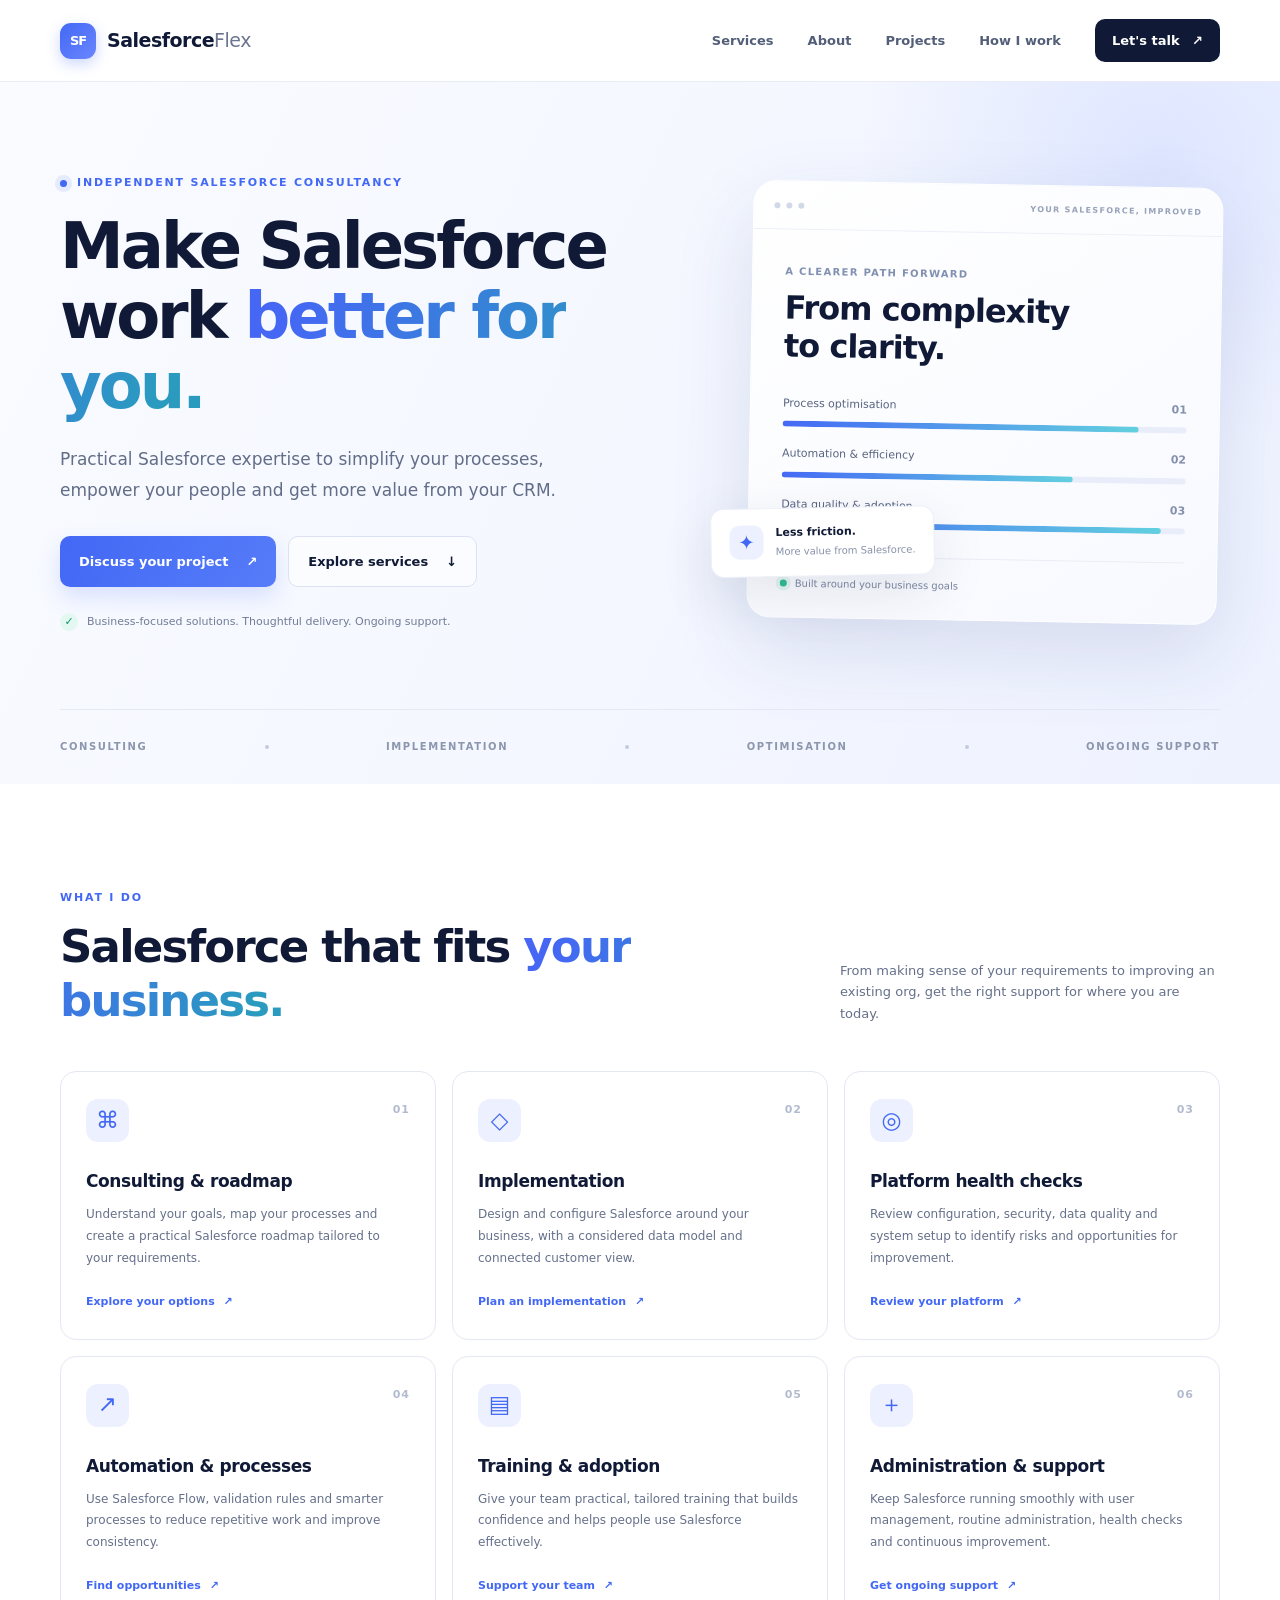
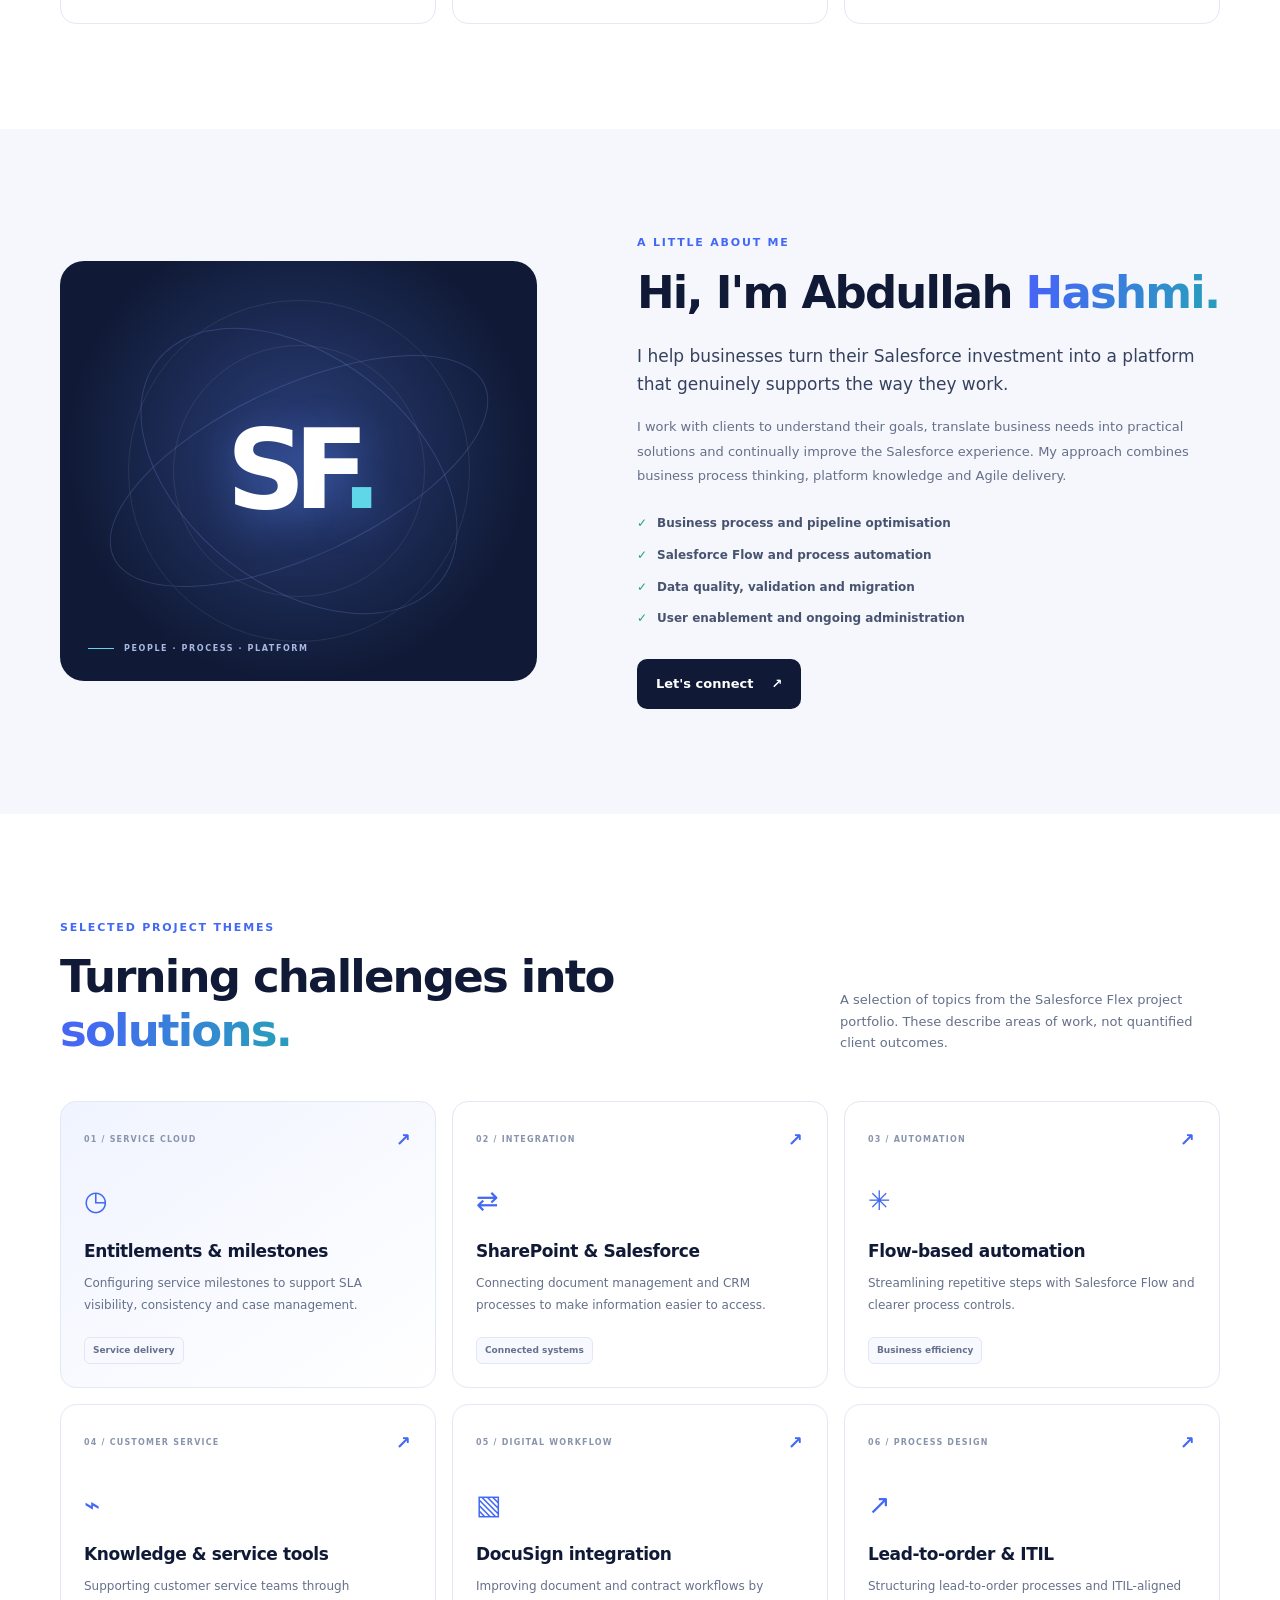
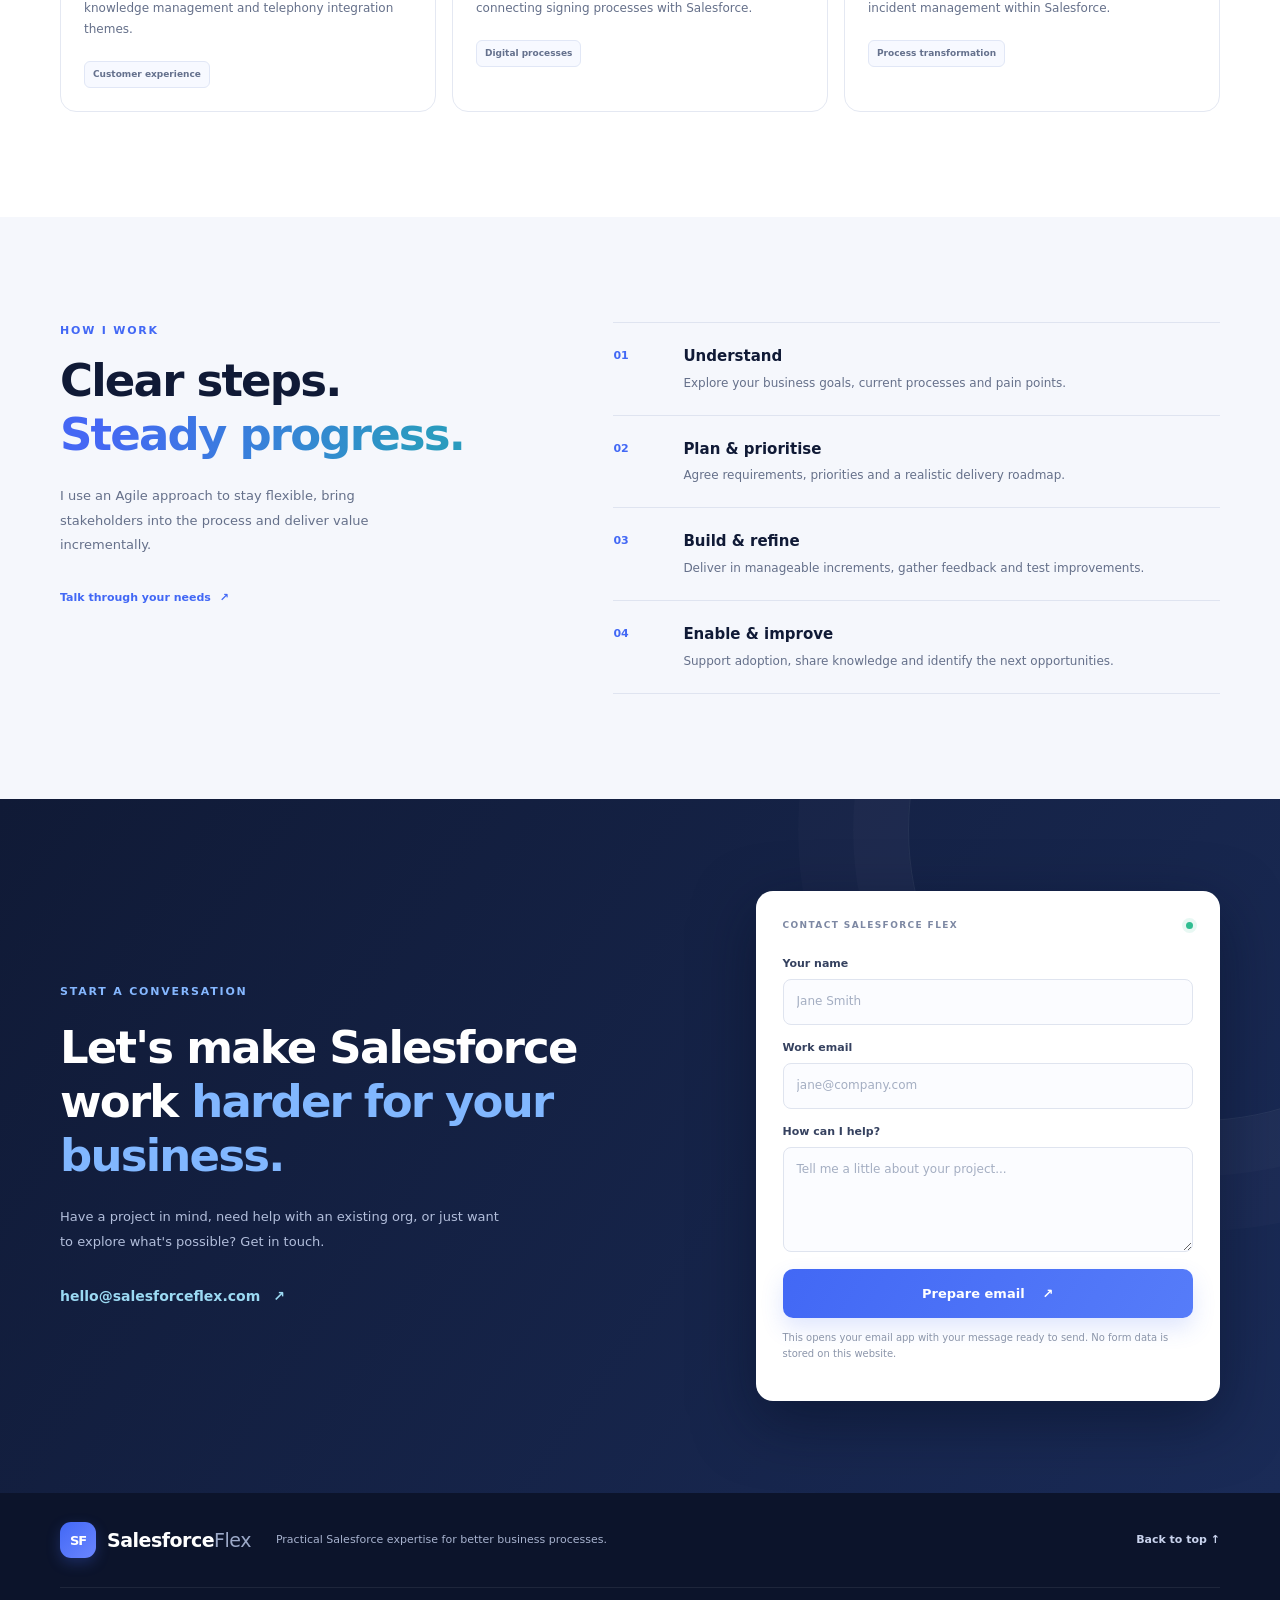
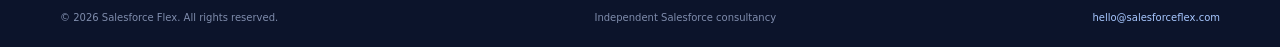
==== index.html @ 431330f4 "Add files via upload" ====
<!doctype html>
<html lang="en">
<head>
  <meta charset="utf-8">
  <meta name="viewport" content="width=device-width, initial-scale=1">
  <meta name="description" content="Salesforce Flex helps businesses improve Salesforce through consulting, implementation, automation, platform audits, training and support.">
  <title>Salesforce Flex | Make Salesforce Work Better</title>
  <link rel="stylesheet" href="styles.css">
  <link rel="icon" href="assets/favicon.svg" type="image/svg+xml">
</head>
<body>
  <header class="site-header">
    <div class="container nav-wrap">
      <a class="brand" href="#home" aria-label="Salesforce Flex home"><span class="brand-mark">SF</span><span>Salesforce<span class="brand-light">Flex</span></span></a>
      <button class="menu-toggle" aria-label="Open navigation" aria-expanded="false">☰</button>
      <nav class="nav" aria-label="Main navigation">
        <a href="#services">Services</a><a href="#about">About</a><a href="#projects">Projects</a><a href="#approach">How I work</a>
        <a class="nav-cta" href="#contact">Let's talk <span aria-hidden="true">↗</span></a>
      </nav>
    </div>
  </header>

  <main>
    <section class="hero" id="home">
      <div class="hero-glow"></div>
      <div class="container hero-grid">
        <div class="hero-copy">
          <div class="eyebrow"><span class="eyebrow-dot"></span> Independent Salesforce consultancy</div>
          <h1>Make Salesforce work <span class="gradient-text">better for you.</span></h1>
          <p class="hero-lead">Practical Salesforce expertise to simplify your processes, empower your people and get more value from your CRM.</p>
          <div class="hero-actions">
            <a class="button button-primary" href="#contact">Discuss your project <span>↗</span></a>
            <a class="button button-ghost" href="#services">Explore services <span>↓</span></a>
          </div>
          <div class="hero-note"><span class="check-icon">✓</span> Business-focused solutions. Thoughtful delivery. Ongoing support.</div>
        </div>
        <div class="hero-visual" aria-label="Salesforce Flex service overview">
          <div class="visual-top"><span class="window-dot"></span><span class="window-dot"></span><span class="window-dot"></span><span class="visual-label">YOUR SALESFORCE, IMPROVED</span></div>
          <div class="visual-main">
            <div class="visual-kicker">A clearer path forward</div>
            <div class="visual-title">From complexity<br>to clarity.</div>
            <div class="progress-row"><span>Process optimisation</span><span class="progress-value">01</span></div><div class="progress-track"><span style="width:88%"></span></div>
            <div class="progress-row"><span>Automation & efficiency</span><span class="progress-value">02</span></div><div class="progress-track"><span style="width:72%"></span></div>
            <div class="progress-row"><span>Data quality & adoption</span><span class="progress-value">03</span></div><div class="progress-track"><span style="width:94%"></span></div>
            <div class="visual-footer"><span class="pulse"></span> Built around your business goals</div>
          </div>
          <div class="floating-card"><span class="floating-icon">✦</span><span><strong>Less friction.</strong><small>More value from Salesforce.</small></span></div>
        </div>
      </div>
      <div class="container trust-strip"><span>CONSULTING</span><i></i><span>IMPLEMENTATION</span><i></i><span>OPTIMISATION</span><i></i><span>ONGOING SUPPORT</span></div>
    </section>

    <section class="section services-section" id="services">
      <div class="container">
        <div class="section-heading">
          <div><div class="eyebrow">What I do</div><h2>Salesforce that fits <span class="gradient-text">your business.</span></h2></div>
          <p>From making sense of your requirements to improving an existing org, get the right support for where you are today.</p>
        </div>
        <div class="service-grid">
          <article class="service-card"><div class="service-icon">⌘</div><div class="service-number">01</div><h3>Consulting & roadmap</h3><p>Understand your goals, map your processes and create a practical Salesforce roadmap tailored to your requirements.</p><a href="#contact" class="text-link">Explore your options <span>↗</span></a></article>
          <article class="service-card"><div class="service-icon">◇</div><div class="service-number">02</div><h3>Implementation</h3><p>Design and configure Salesforce around your business, with a considered data model and connected customer view.</p><a href="#contact" class="text-link">Plan an implementation <span>↗</span></a></article>
          <article class="service-card"><div class="service-icon">◎</div><div class="service-number">03</div><h3>Platform health checks</h3><p>Review configuration, security, data quality and system setup to identify risks and opportunities for improvement.</p><a href="#contact" class="text-link">Review your platform <span>↗</span></a></article>
          <article class="service-card"><div class="service-icon">↗</div><div class="service-number">04</div><h3>Automation & processes</h3><p>Use Salesforce Flow, validation rules and smarter processes to reduce repetitive work and improve consistency.</p><a href="#contact" class="text-link">Find opportunities <span>↗</span></a></article>
          <article class="service-card"><div class="service-icon">▤</div><div class="service-number">05</div><h3>Training & adoption</h3><p>Give your team practical, tailored training that builds confidence and helps people use Salesforce effectively.</p><a href="#contact" class="text-link">Support your team <span>↗</span></a></article>
          <article class="service-card"><div class="service-icon">＋</div><div class="service-number">06</div><h3>Administration & support</h3><p>Keep Salesforce running smoothly with user management, routine administration, health checks and continuous improvement.</p><a href="#contact" class="text-link">Get ongoing support <span>↗</span></a></article>
        </div>
      </div>
    </section>

    <section class="section about-section" id="about">
      <div class="container about-grid">
        <div class="about-art">
          <div class="about-orbit orbit-one"></div><div class="about-orbit orbit-two"></div>
          <div class="about-monogram">SF<span>.</span></div>
          <div class="about-art-caption"><span class="caption-line"></span><span>PEOPLE · PROCESS · PLATFORM</span></div>
        </div>
        <div class="about-copy">
          <div class="eyebrow">A little about me</div>
          <h2>Hi, I'm Abdullah <span class="gradient-text">Hashmi.</span></h2>
          <p class="about-intro">I help businesses turn their Salesforce investment into a platform that genuinely supports the way they work.</p>
          <p>I work with clients to understand their goals, translate business needs into practical solutions and continually improve the Salesforce experience. My approach combines business process thinking, platform knowledge and Agile delivery.</p>
          <div class="expertise-list">
            <div><span>✓</span> Business process and pipeline optimisation</div>
            <div><span>✓</span> Salesforce Flow and process automation</div>
            <div><span>✓</span> Data quality, validation and migration</div>
            <div><span>✓</span> User enablement and ongoing administration</div>
          </div>
          <a class="button button-dark" href="#contact">Let's connect <span>↗</span></a>
        </div>
      </div>
    </section>

    <section class="section projects-section" id="projects">
      <div class="container">
        <div class="section-heading">
          <div><div class="eyebrow">Selected project themes</div><h2>Turning challenges into <span class="gradient-text">solutions.</span></h2></div>
          <p>A selection of topics from the Salesforce Flex project portfolio. These describe areas of work, not quantified client outcomes.</p>
        </div>
        <div class="project-grid">
          <article class="project-card project-feature"><div class="project-meta"><span>01 / SERVICE CLOUD</span><span class="project-arrow">↗</span></div><div class="project-symbol">◷</div><h3>Entitlements & milestones</h3><p>Configuring service milestones to support SLA visibility, consistency and case management.</p><span class="project-tag">Service delivery</span></article>
          <article class="project-card"><div class="project-meta"><span>02 / INTEGRATION</span><span class="project-arrow">↗</span></div><div class="project-symbol">⇄</div><h3>SharePoint & Salesforce</h3><p>Connecting document management and CRM processes to make information easier to access.</p><span class="project-tag">Connected systems</span></article>
          <article class="project-card"><div class="project-meta"><span>03 / AUTOMATION</span><span class="project-arrow">↗</span></div><div class="project-symbol">✳</div><h3>Flow-based automation</h3><p>Streamlining repetitive steps with Salesforce Flow and clearer process controls.</p><span class="project-tag">Business efficiency</span></article>
          <article class="project-card"><div class="project-meta"><span>04 / CUSTOMER SERVICE</span><span class="project-arrow">↗</span></div><div class="project-symbol">⌁</div><h3>Knowledge & service tools</h3><p>Supporting customer service teams through knowledge management and telephony integration themes.</p><span class="project-tag">Customer experience</span></article>
          <article class="project-card"><div class="project-meta"><span>05 / DIGITAL WORKFLOW</span><span class="project-arrow">↗</span></div><div class="project-symbol">▧</div><h3>DocuSign integration</h3><p>Improving document and contract workflows by connecting signing processes with Salesforce.</p><span class="project-tag">Digital processes</span></article>
          <article class="project-card"><div class="project-meta"><span>06 / PROCESS DESIGN</span><span class="project-arrow">↗</span></div><div class="project-symbol">↗</div><h3>Lead-to-order & ITIL</h3><p>Structuring lead-to-order processes and ITIL-aligned incident management within Salesforce.</p><span class="project-tag">Process transformation</span></article>
        </div>
      </div>
    </section>

    <section class="section approach-section" id="approach">
      <div class="container approach-grid">
        <div><div class="eyebrow">How I work</div><h2>Clear steps.<br><span class="gradient-text">Steady progress.</span></h2><p class="approach-intro">I use an Agile approach to stay flexible, bring stakeholders into the process and deliver value incrementally.</p><a class="text-link" href="#contact">Talk through your needs <span>↗</span></a></div>
        <div class="steps">
          <div class="step"><span class="step-num">01</span><div><h3>Understand</h3><p>Explore your business goals, current processes and pain points.</p></div></div>
          <div class="step"><span class="step-num">02</span><div><h3>Plan & prioritise</h3><p>Agree requirements, priorities and a realistic delivery roadmap.</p></div></div>
          <div class="step"><span class="step-num">03</span><div><h3>Build & refine</h3><p>Deliver in manageable increments, gather feedback and test improvements.</p></div></div>
          <div class="step"><span class="step-num">04</span><div><h3>Enable & improve</h3><p>Support adoption, share knowledge and identify the next opportunities.</p></div></div>
        </div>
      </div>
    </section>

    <section class="contact-section" id="contact">
      <div class="container contact-wrap">
        <div class="contact-copy"><div class="eyebrow eyebrow-light">Start a conversation</div><h2>Let's make Salesforce work <span>harder for your business.</span></h2><p>Have a project in mind, need help with an existing org, or just want to explore what's possible? Get in touch.</p><a class="contact-email" href="mailto:hello@salesforceflex.com">hello@salesforceflex.com <span>↗</span></a></div>
        <form class="contact-form" id="contact-form">
          <div class="form-heading"><span>CONTACT SALESFORCE FLEX</span><span class="form-dot"></span></div>
          <label for="name">Your name</label><input id="name" name="name" autocomplete="name" required placeholder="Jane Smith">
          <label for="email">Work email</label><input id="email" name="email" type="email" autocomplete="email" required placeholder="jane@company.com">
          <label for="message">How can I help?</label><textarea id="message" name="message" rows="4" required placeholder="Tell me a little about your project..."></textarea>
          <button class="button button-primary form-submit" type="submit">Prepare email <span>↗</span></button>
          <p class="form-note">This opens your email app with your message ready to send. No form data is stored on this website.</p>
          <p class="form-status" id="form-status" aria-live="polite"></p>
        </form>
      </div>
    </section>
  </main>

  <footer class="site-footer">
    <div class="container footer-top"><a class="brand brand-footer" href="#home"><span class="brand-mark">SF</span><span>Salesforce<span class="brand-light">Flex</span></span></a><p>Practical Salesforce expertise for better business processes.</p><a class="back-top" href="#home">Back to top ↑</a></div>
    <div class="container footer-bottom"><span>© <span id="year"></span> Salesforce Flex. All rights reserved.</span><span>Independent Salesforce consultancy</span><a href="mailto:hello@salesforceflex.com">hello@salesforceflex.com</a></div>
  </footer>
  <script src="script.js"></script>
</body>
</html>
---- styles.css ----
:root{--navy:#101a36;--navy2:#18264a;--blue:#4268f5;--cyan:#60d6e9;--ink:#18213a;--muted:#65708a;--pale:#f5f7fc;--line:#e4e8f2;--white:#fff;--radius:20px;--shadow:0 18px 55px rgba(20,35,75,.10)}
*{box-sizing:border-box}html{scroll-behavior:smooth;scroll-padding-top:88px}body{margin:0;font-family:Inter,ui-sans-serif,system-ui,-apple-system,BlinkMacSystemFont,"Segoe UI",sans-serif;color:var(--ink);background:#fff;line-height:1.65}a{color:inherit;text-decoration:none}.container{width:min(1160px,calc(100% - 48px));margin:0 auto}.site-header{height:82px;position:sticky;top:0;z-index:20;background:rgba(255,255,255,.92);backdrop-filter:blur(16px);border-bottom:1px solid rgba(228,232,242,.8)}.nav-wrap{height:100%;display:flex;align-items:center;justify-content:space-between}.brand{display:flex;align-items:center;gap:11px;font-weight:800;letter-spacing:-.5px;font-size:19px;color:var(--navy)}.brand-mark{height:36px;width:36px;display:grid;place-items:center;border-radius:11px;background:linear-gradient(135deg,var(--blue),#6b86ff);color:white;font-size:13px;letter-spacing:-1px;box-shadow:0 5px 14px #4268f544}.brand-light{font-weight:500;color:#6b7590}.nav{display:flex;align-items:center;gap:34px;font-size:13px;font-weight:650;color:#535e78}.nav>a:not(.nav-cta):hover,.text-link:hover{color:var(--blue)}.nav-cta{padding:11px 17px;border-radius:10px;background:var(--navy);color:#fff}.nav-cta span{padding-left:8px}.menu-toggle{display:none;background:none;border:0;font-size:25px;color:var(--navy)}
.hero{position:relative;overflow:hidden;background:linear-gradient(115deg,#f9fbff 0%,#f4f7ff 52%,#eef2ff 100%);padding:92px 0 0}.hero-glow{position:absolute;width:620px;height:620px;border-radius:50%;right:-190px;top:-230px;background:radial-gradient(circle,#cdd8ff88,transparent 68%);pointer-events:none}.hero-grid{position:relative;display:grid;grid-template-columns:1.03fr .97fr;gap:75px;align-items:center;padding-bottom:78px}.eyebrow{display:flex;align-items:center;gap:10px;text-transform:uppercase;font-size:11px;font-weight:800;letter-spacing:1.8px;color:var(--blue);margin-bottom:20px}.eyebrow-dot{width:7px;height:7px;border-radius:50%;background:var(--blue);box-shadow:0 0 0 5px #4268f51a}.hero h1{font-size:clamp(42px,5vw,65px);line-height:1.09;letter-spacing:-3px;margin:0 0 23px;color:var(--navy);max-width:600px}.gradient-text{background:linear-gradient(100deg,#4567f4 10%,#2a9bbf 90%);-webkit-background-clip:text;background-clip:text;color:transparent}.hero-lead{font-size:17px;line-height:1.8;color:#626d87;max-width:520px;margin:0 0 30px}.hero-actions{display:flex;gap:12px;flex-wrap:wrap}.button{display:inline-flex;align-items:center;justify-content:center;gap:18px;border:0;border-radius:10px;padding:14px 19px;font:inherit;font-size:13px;font-weight:750;cursor:pointer;transition:transform .2s,box-shadow .2s}.button:hover{transform:translateY(-2px)}.button-primary{background:linear-gradient(120deg,#4268f5,#567cf9);color:white;box-shadow:0 10px 22px #4268f52b}.button-ghost{color:var(--navy);border:1px solid #dce2f1;background:#ffffffa6}.button-dark{background:var(--navy);color:white}.hero-note{display:flex;align-items:center;gap:9px;font-size:11px;color:#717c96;margin-top:26px}.check-icon{display:grid;place-items:center;border-radius:50%;width:18px;height:18px;background:#e3f8f1;color:#178d70;font-weight:900}
.hero-visual{position:relative;max-width:470px;width:100%;justify-self:end;border:1px solid #ffffff;border-radius:23px;background:linear-gradient(145deg,#fff,#f7f9ff);box-shadow:0 30px 80px #233a8120;transform:rotate(1deg)}.visual-top{height:48px;display:flex;align-items:center;gap:6px;padding:0 20px;border-bottom:1px solid #edf0f8}.window-dot{height:6px;width:6px;border-radius:50%;background:#d1d8e8}.visual-label{margin-left:auto;font-size:8px;letter-spacing:1.3px;color:#98a2b9;font-weight:800}.visual-main{padding:34px 32px 25px}.visual-kicker{font-size:10px;letter-spacing:1.3px;text-transform:uppercase;color:#8190b1;font-weight:800}.visual-title{font-size:32px;line-height:1.2;letter-spacing:-1px;font-weight:800;color:var(--navy);margin:8px 0 30px}.progress-row{display:flex;justify-content:space-between;font-size:11px;color:#586580;margin:18px 0 8px}.progress-value{color:#8490ac;font-weight:700}.progress-track{height:6px;background:#e9edfa;border-radius:10px;overflow:hidden}.progress-track span{display:block;height:100%;background:linear-gradient(90deg,#4569f5,#62d0df);border-radius:10px}.visual-footer{display:flex;align-items:center;gap:8px;border-top:1px solid #e9edf6;margin-top:28px;padding-top:19px;font-size:10px;color:#7b86a0}.pulse,.form-dot{width:7px;height:7px;border-radius:50%;background:#30bd91;box-shadow:0 0 0 4px #30bd911c}.floating-card{position:absolute;display:flex;align-items:center;gap:12px;bottom:42px;left:-38px;padding:15px 18px;background:white;border:1px solid #edf0f7;border-radius:13px;box-shadow:var(--shadow);transform:rotate(-2deg)}.floating-icon{display:grid;place-items:center;width:34px;height:34px;border-radius:10px;background:#edf1ff;color:var(--blue);font-size:20px}.floating-card strong,.floating-card small{display:block}.floating-card strong{font-size:11px;color:var(--navy)}.floating-card small{font-size:10px;color:#8791a8;margin-top:2px}.trust-strip{height:75px;border-top:1px solid #e5e9f4;display:flex;align-items:center;justify-content:space-between;gap:18px;color:#8c96ac;font-size:10px;font-weight:800;letter-spacing:1.6px}.trust-strip i{width:4px;height:4px;background:#c2cbe0;border-radius:50%}
.section{padding:105px 0}.section-heading{display:flex;align-items:flex-end;justify-content:space-between;gap:40px;margin-bottom:43px}.section-heading .eyebrow{margin-bottom:13px}.section h2,.contact-section h2{font-size:clamp(32px,4vw,45px);letter-spacing:-1.8px;line-height:1.2;color:var(--navy);margin:0}.section-heading>p{max-width:380px;color:var(--muted);font-size:13px;margin:0 0 4px}.service-grid{display:grid;grid-template-columns:repeat(3,1fr);gap:16px}.service-card{position:relative;padding:27px 25px 25px;border:1px solid var(--line);border-radius:16px;background:white;transition:transform .22s,box-shadow .22s,border-color .22s;min-height:265px}.service-card:hover{transform:translateY(-5px);box-shadow:var(--shadow);border-color:#cbd5ff}.service-icon{display:grid;place-items:center;width:43px;height:43px;border-radius:12px;background:#edf1ff;color:var(--blue);font-size:23px;margin-bottom:25px}.service-number{position:absolute;right:25px;top:29px;color:#b3bbce;font-size:11px;font-weight:800;letter-spacing:1px}.service-card h3,.project-card h3{font-size:17px;letter-spacing:-.4px;color:var(--navy);margin:0 0 9px}.service-card p,.project-card p{font-size:12px;line-height:1.8;color:var(--muted);margin:0 0 18px}.text-link{font-size:11px;font-weight:800;color:var(--blue)}.text-link span{margin-left:5px}
.about-section{background:var(--pale)}.about-grid{display:grid;grid-template-columns:.9fr 1.1fr;gap:100px;align-items:center}.about-art{height:420px;position:relative;display:grid;place-items:center;overflow:hidden;border-radius:24px;background:radial-gradient(circle at 50% 45%,#2a3e78,#101a36 70%)}.about-art:before,.about-art:after{content:"";position:absolute;width:340px;height:340px;border:1px solid #ffffff15;border-radius:50%}.about-art:after{width:250px;height:250px}.about-orbit{position:absolute;border:1px solid #8aa3ff35;border-radius:50%;transform:rotate(-25deg)}.orbit-one{width:410px;height:170px}.orbit-two{width:360px;height:230px;transform:rotate(38deg)}.about-monogram{position:relative;font-size:110px;font-weight:850;letter-spacing:-12px;color:#fff;text-shadow:0 10px 40px #5c8dff66}.about-monogram span{color:var(--cyan)}.about-art-caption{position:absolute;bottom:26px;left:28px;display:flex;align-items:center;gap:10px;color:#aab8e3;font-size:8px;letter-spacing:1.6px;font-weight:800}.caption-line{height:1px;width:26px;background:var(--cyan)}.about-copy .eyebrow{margin-bottom:14px}.about-copy h2{margin-bottom:22px}.about-copy p{font-size:13px;color:var(--muted);line-height:1.9}.about-copy .about-intro{font-size:17px;color:#36415e;line-height:1.65}.expertise-list{display:grid;gap:12px;margin:25px 0 30px}.expertise-list div{display:flex;gap:10px;align-items:center;font-size:12px;font-weight:650;color:#47536f}.expertise-list span{color:#259e82;font-weight:900}
.projects-section{background:#fff}.project-grid{display:grid;grid-template-columns:repeat(3,1fr);gap:16px}.project-card{border:1px solid var(--line);border-radius:16px;padding:23px;min-height:250px;transition:transform .2s,box-shadow .2s}.project-card:hover{transform:translateY(-4px);box-shadow:var(--shadow)}.project-feature{background:linear-gradient(145deg,#f0f4ff,#fff)}.project-meta{display:flex;justify-content:space-between;align-items:center;font-size:8px;font-weight:850;letter-spacing:1.2px;color:#8994ad}.project-arrow{font-size:18px;color:var(--blue)}.project-symbol{margin:25px 0 13px;color:var(--blue);font-size:27px}.project-card h3{margin-bottom:8px}.project-card p{min-height:44px}.project-tag{display:inline-block;border:1px solid #e1e7f6;background:#f7f9ff;border-radius:6px;padding:5px 8px;font-size:9px;font-weight:750;color:#65718d}
.approach-section{background:#f5f7fc}.approach-grid{display:grid;grid-template-columns:.85fr 1.15fr;gap:105px}.approach-grid .eyebrow{margin-bottom:14px}.approach-grid h2{margin-bottom:22px}.approach-intro{max-width:380px;font-size:13px;color:var(--muted);line-height:1.9;margin-bottom:25px}.steps{border-top:1px solid #dfe4f0}.step{display:grid;grid-template-columns:54px 1fr;gap:16px;padding:21px 0;border-bottom:1px solid #dfe4f0}.step-num{font-size:11px;font-weight:850;color:var(--blue);padding-top:3px}.step h3{font-size:15px;color:var(--navy);margin:0 0 4px}.step p{font-size:12px;color:var(--muted);margin:0;line-height:1.75}
.contact-section{padding:92px 0;background:linear-gradient(125deg,#101a36,#1a2b57);color:white;position:relative;overflow:hidden}.contact-section:after{content:"";position:absolute;width:580px;height:580px;border-radius:50%;right:-210px;top:-260px;border:1px solid #ffffff12;box-shadow:0 0 0 55px #ffffff05,0 0 0 110px #ffffff04;pointer-events:none}.contact-wrap{position:relative;z-index:1;display:grid;grid-template-columns:1fr .78fr;gap:100px;align-items:center}.eyebrow-light{color:#85b7ff}.contact-section h2{color:white;max-width:550px}.contact-section h2 span{color:#81b7ff}.contact-copy>p{max-width:440px;color:#b2bedb;font-size:13px;line-height:1.9;margin:22px 0 28px}.contact-email{display:inline-flex;gap:13px;align-items:center;color:#9bd9f2;font-weight:750;font-size:14px}.contact-form{background:white;color:var(--ink);padding:27px;border-radius:17px;box-shadow:0 20px 60px #050d2480}.form-heading{display:flex;align-items:center;justify-content:space-between;color:#7d88a3;font-size:9px;letter-spacing:1.4px;font-weight:850;margin-bottom:22px}.contact-form label{display:block;font-size:11px;font-weight:750;color:#35415f;margin:14px 0 6px}.contact-form input,.contact-form textarea{display:block;width:100%;border:1px solid #dfe4ef;background:#fbfcff;border-radius:8px;padding:12px 13px;font:inherit;font-size:12px;color:var(--ink);outline:none;resize:vertical}.contact-form input:focus,.contact-form textarea:focus{border-color:#7190ff;box-shadow:0 0 0 3px #4268f515}.contact-form input::placeholder,.contact-form textarea::placeholder{color:#a4aec2}.form-submit{width:100%;margin-top:17px}.form-note,.form-status{font-size:10px;color:#8b95aa;line-height:1.6;margin:12px 0 0}.form-status{color:#267d67}
.site-footer{background:#0c142b;color:#a7b2ce}.footer-top{display:flex;align-items:center;gap:25px;padding:29px 0;border-bottom:1px solid #ffffff13}.brand-footer{color:white}.brand-footer .brand-light{color:#9ca9c8}.footer-top p{font-size:11px;margin:0}.back-top{margin-left:auto;font-size:11px;font-weight:700;color:#c9d3ed}.footer-bottom{min-height:59px;display:flex;align-items:center;justify-content:space-between;gap:20px;font-size:10px;color:#7f8cac}.footer-bottom a{color:#a7c7ff}
@media(max-width:900px){.hero-grid{gap:35px}.about-grid,.approach-grid{gap:55px}.contact-wrap{gap:45px}.nav{gap:20px}.hero h1{letter-spacing:-2px}.service-card{padding:23px 20px}.project-card{padding:20px}}
@media(max-width:700px){.container{width:min(100% - 36px,520px)}.site-header{height:70px}.menu-toggle{display:block}.nav{display:none;position:absolute;top:69px;left:0;right:0;padding:18px;background:white;border-bottom:1px solid var(--line);box-shadow:0 15px 25px #17275012;flex-direction:column;align-items:stretch;gap:0}.nav.open{display:flex}.nav a{padding:12px 8px}.nav .nav-cta{text-align:center;margin-top:7px}.hero{padding-top:58px}.hero-grid{grid-template-columns:1fr;gap:48px;padding-bottom:53px}.hero h1{font-size:clamp(42px,12vw,58px)}.hero-lead{font-size:15px}.hero-visual{justify-self:center;max-width:440px}.floating-card{left:-8px;bottom:25px}.trust-strip{height:auto;padding:23px 0;flex-wrap:wrap;justify-content:center;gap:12px 16px;font-size:8px}.trust-strip i{display:none}.section{padding:72px 0}.section-heading{display:block;margin-bottom:30px}.section-heading>p{margin-top:15px}.section h2,.contact-section h2{font-size:34px;letter-spacing:-1.2px}.service-grid,.project-grid{grid-template-columns:1fr}.service-card{min-height:unset}.service-icon{margin-bottom:18px}.about-grid,.approach-grid,.contact-wrap{grid-template-columns:1fr;gap:38px}.about-art{height:300px}.about-monogram{font-size:90px}.about-copy h2{font-size:34px}.project-card{min-height:unset}.project-card p{min-height:unset}.approach-grid{gap:30px}.contact-section{padding:70px 0}.contact-wrap{gap:35px}.contact-form{padding:22px}.footer-top{flex-wrap:wrap;gap:12px}.footer-top p{width:100%;order:3}.footer-bottom{padding:17px 0;align-items:flex-start;flex-direction:column;gap:8px}.back-top{margin-left:auto}.visual-main{padding:28px 24px 22px}.visual-title{font-size:29px}}
@media(prefers-reduced-motion:reduce){html{scroll-behavior:auto}*,*:before,*:after{transition:none!important}}
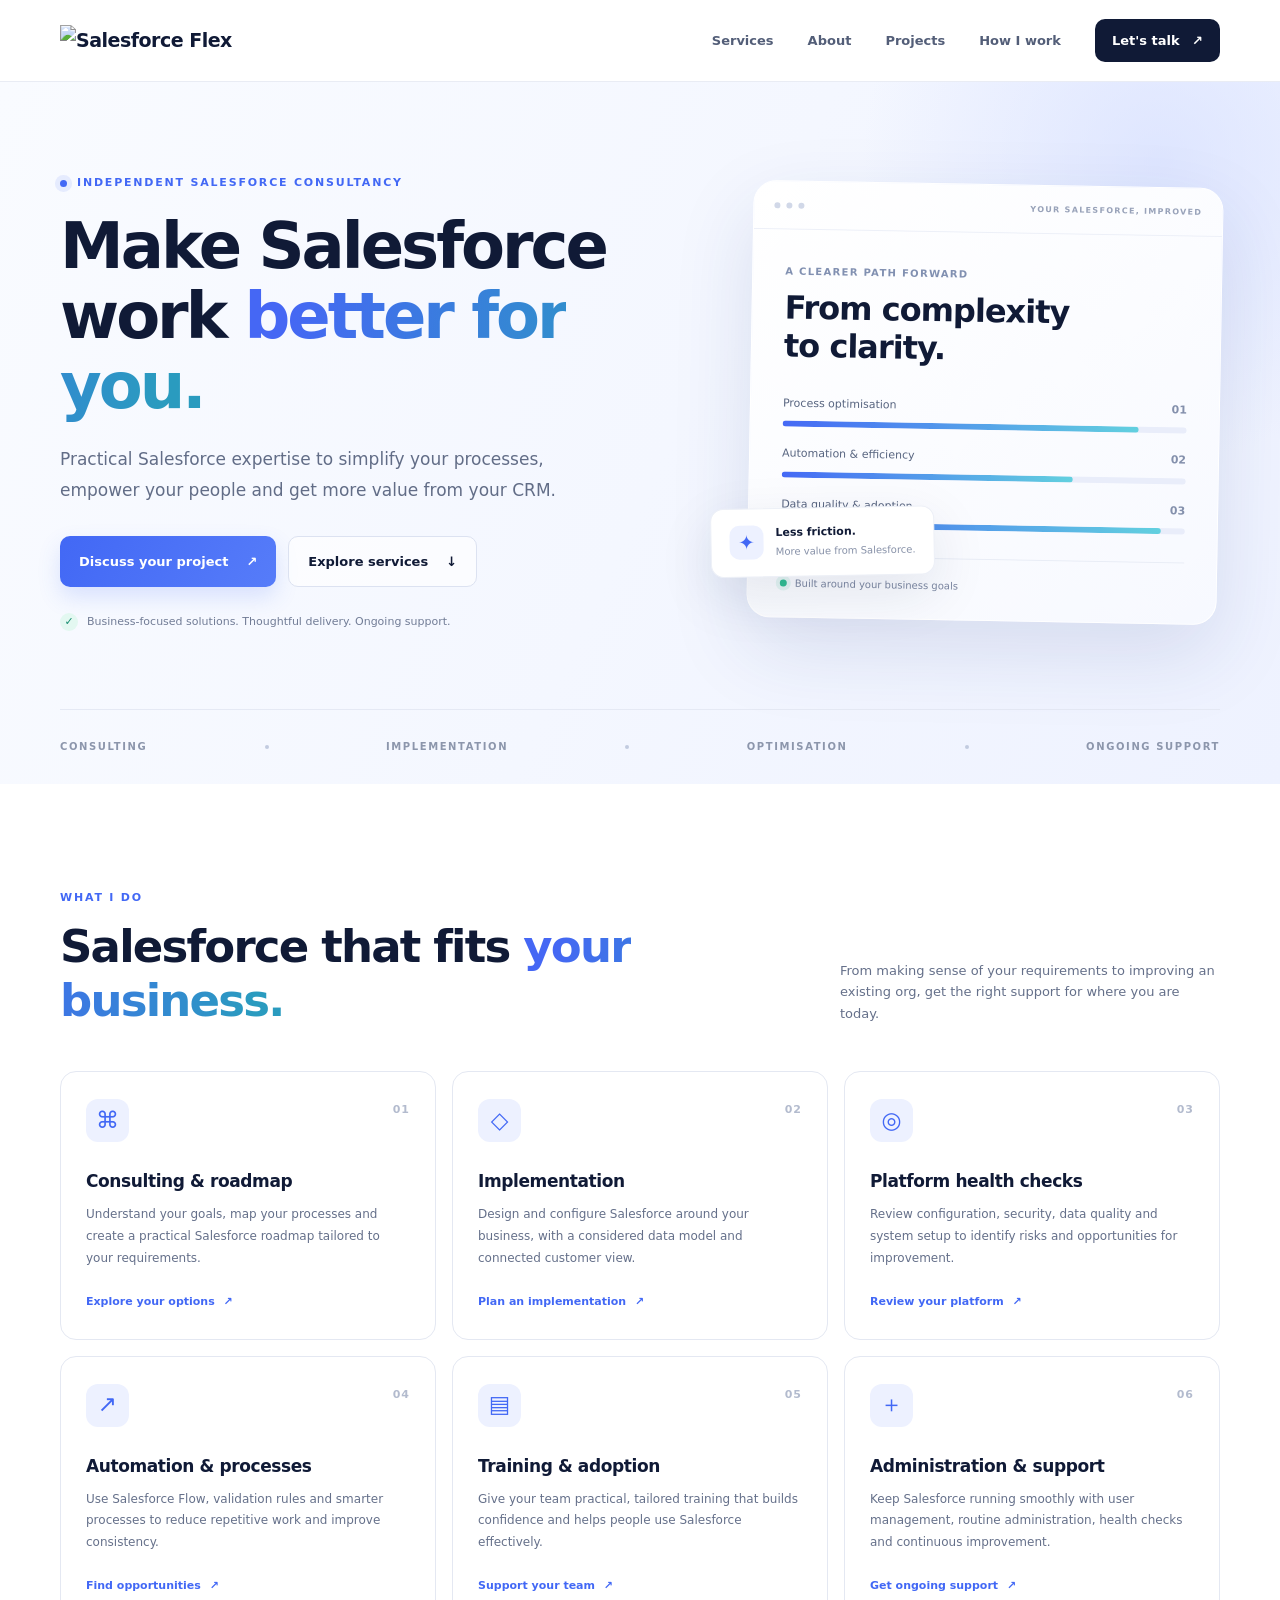
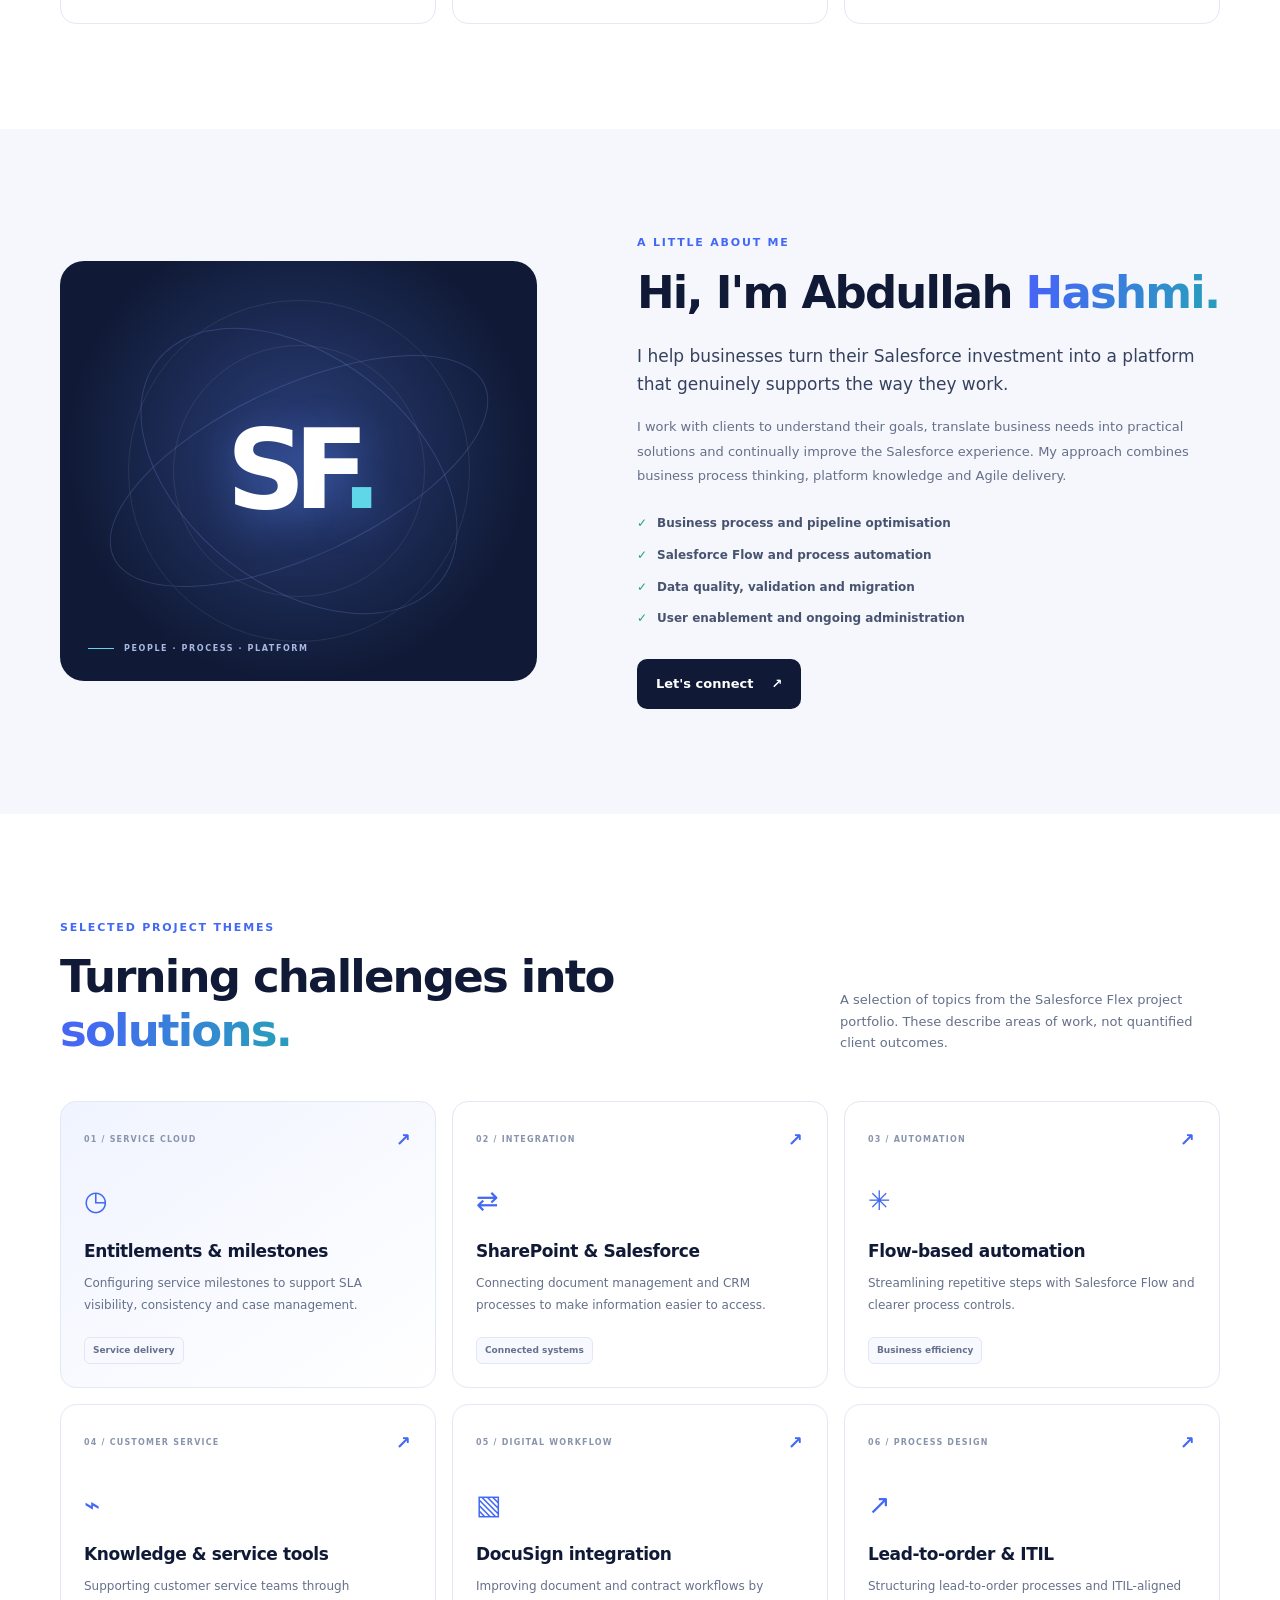
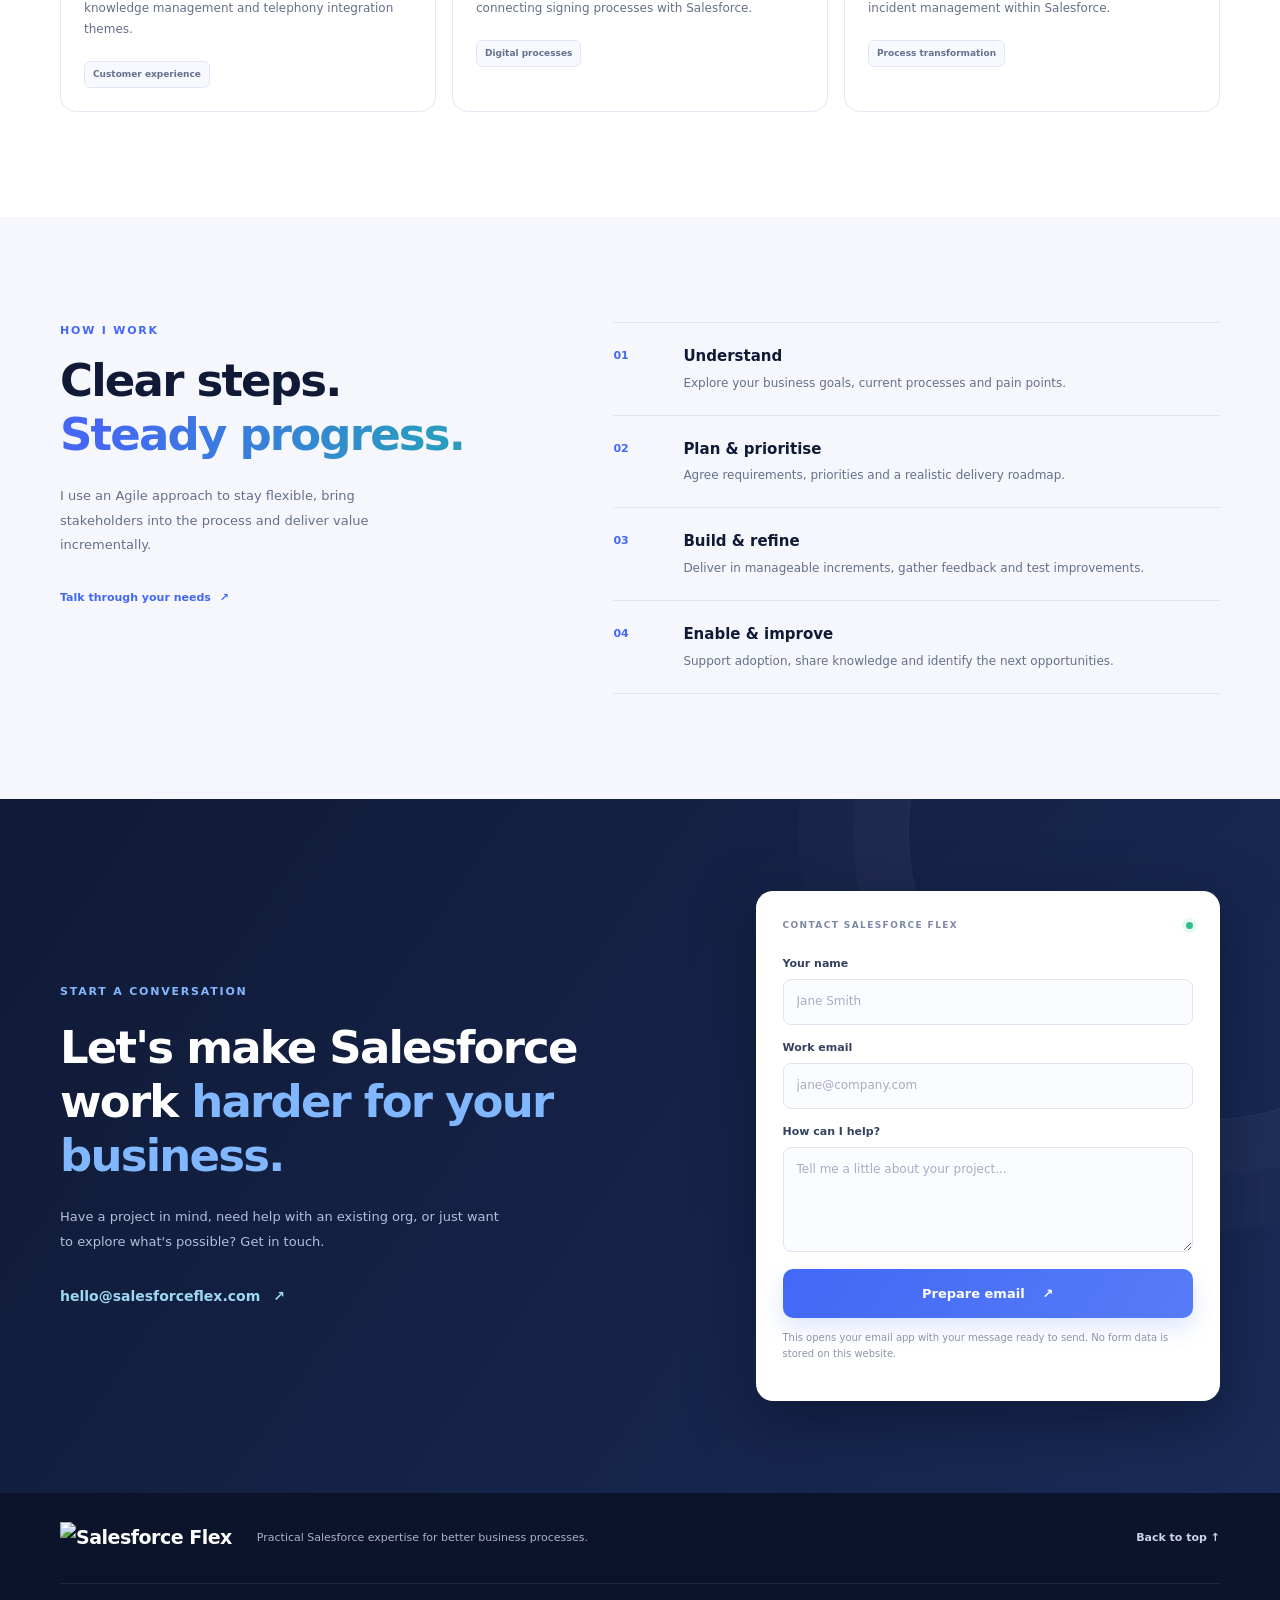
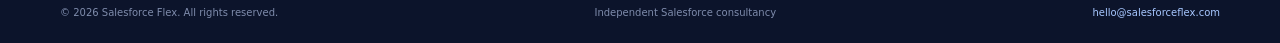
==== commit 33500f83: "Add files via upload" ====
--- a/index.html
+++ b/index.html
@@ -6,12 +6,12 @@
   <meta name="description" content="Salesforce Flex helps businesses improve Salesforce through consulting, implementation, automation, platform audits, training and support.">
   <title>Salesforce Flex | Make Salesforce Work Better</title>
   <link rel="stylesheet" href="styles.css">
-  <link rel="icon" href="assets/favicon.svg" type="image/svg+xml">
+  <link rel="icon" href="assets/logo_transparent_background.png" type="image/png">
 </head>
 <body>
   <header class="site-header">
     <div class="container nav-wrap">
-      <a class="brand" href="#home" aria-label="Salesforce Flex home"><span class="brand-mark">SF</span><span>Salesforce<span class="brand-light">Flex</span></span></a>
+      <a class="brand" href="#home" aria-label="Salesforce Flex home"><img class="site-logo" src="assets/logo_transparent_background.png" alt="Salesforce Flex"></a>
       <button class="menu-toggle" aria-label="Open navigation" aria-expanded="false">☰</button>
       <nav class="nav" aria-label="Main navigation">
         <a href="#services">Services</a><a href="#about">About</a><a href="#projects">Projects</a><a href="#approach">How I work</a>
@@ -136,7 +136,7 @@
   </main>
 
   <footer class="site-footer">
-    <div class="container footer-top"><a class="brand brand-footer" href="#home"><span class="brand-mark">SF</span><span>Salesforce<span class="brand-light">Flex</span></span></a><p>Practical Salesforce expertise for better business processes.</p><a class="back-top" href="#home">Back to top ↑</a></div>
+    <div class="container footer-top"><a class="brand brand-footer" href="#home" aria-label="Salesforce Flex home"><img class="site-logo" src="assets/logo_transparent_background.png" alt="Salesforce Flex"></a><p>Practical Salesforce expertise for better business processes.</p><a class="back-top" href="#home">Back to top ↑</a></div>
     <div class="container footer-bottom"><span>© <span id="year"></span> Salesforce Flex. All rights reserved.</span><span>Independent Salesforce consultancy</span><a href="mailto:hello@salesforceflex.com">hello@salesforceflex.com</a></div>
   </footer>
   <script src="script.js"></script>
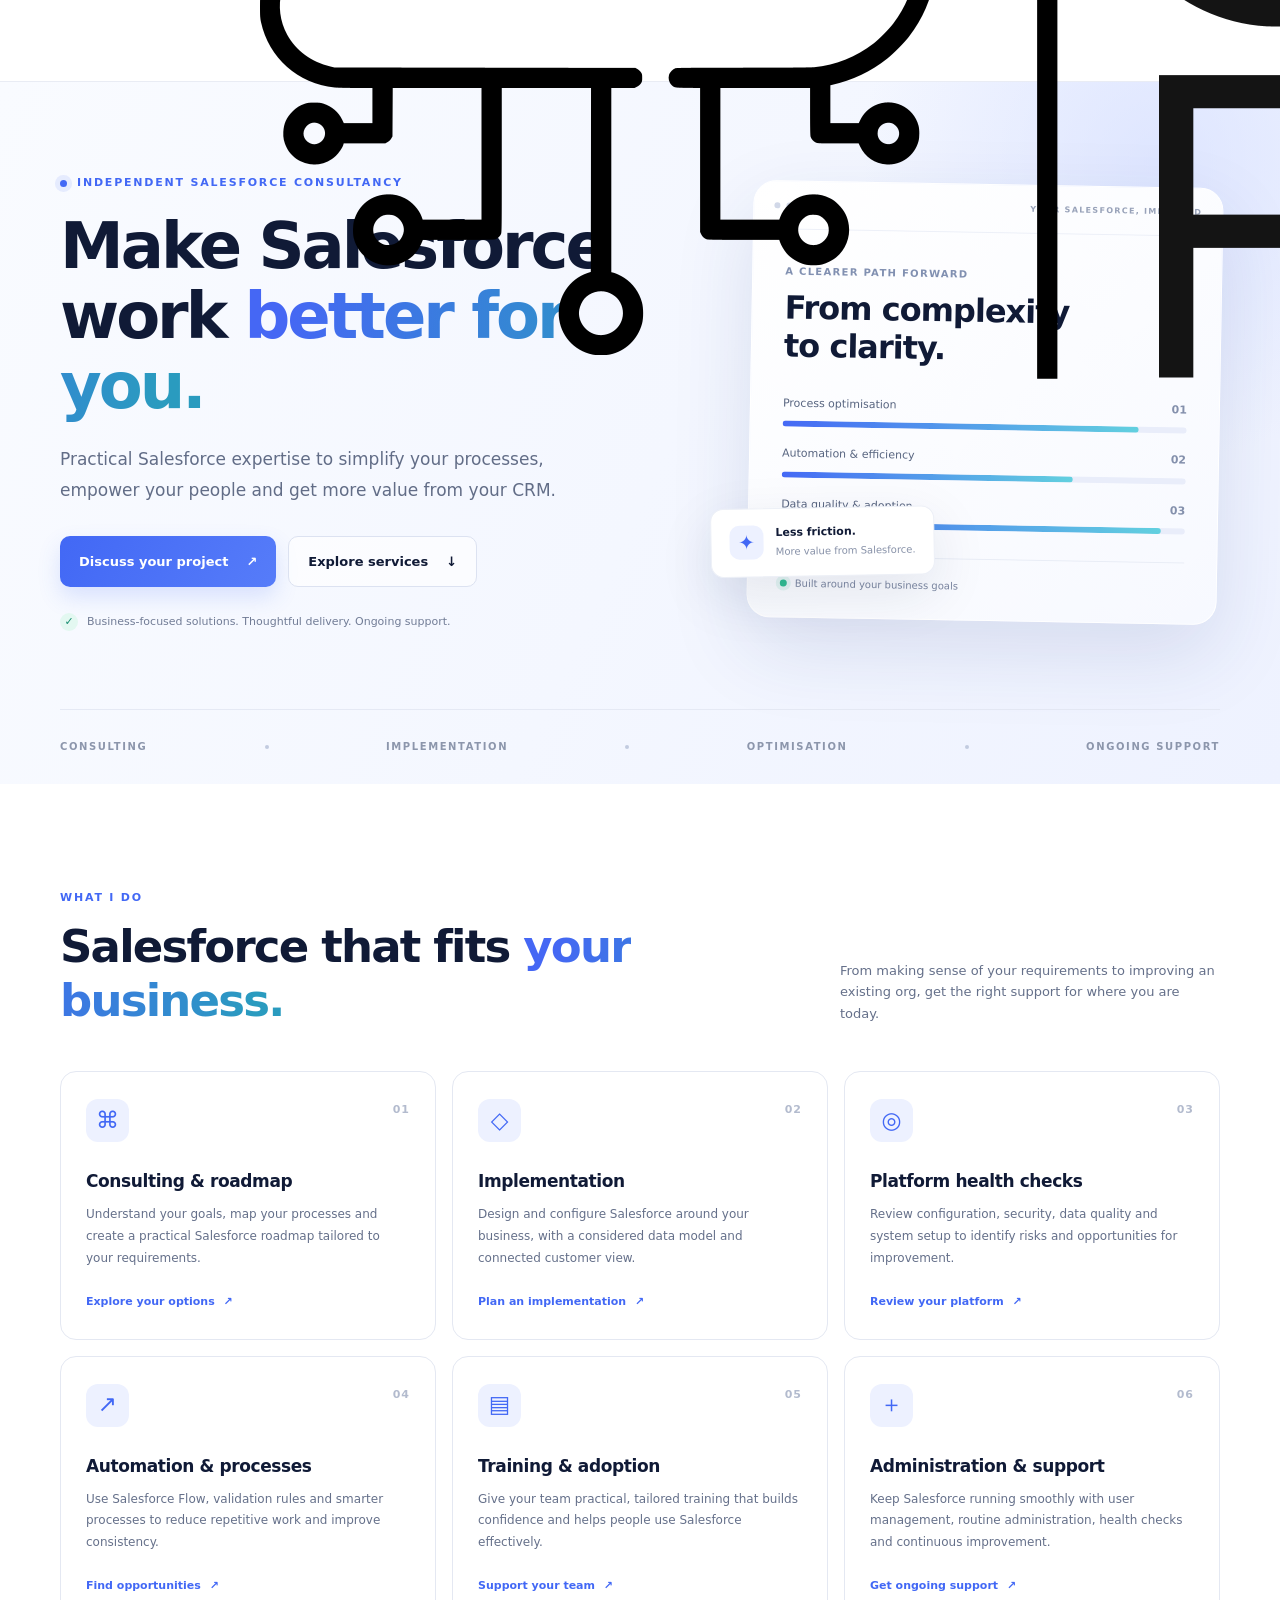
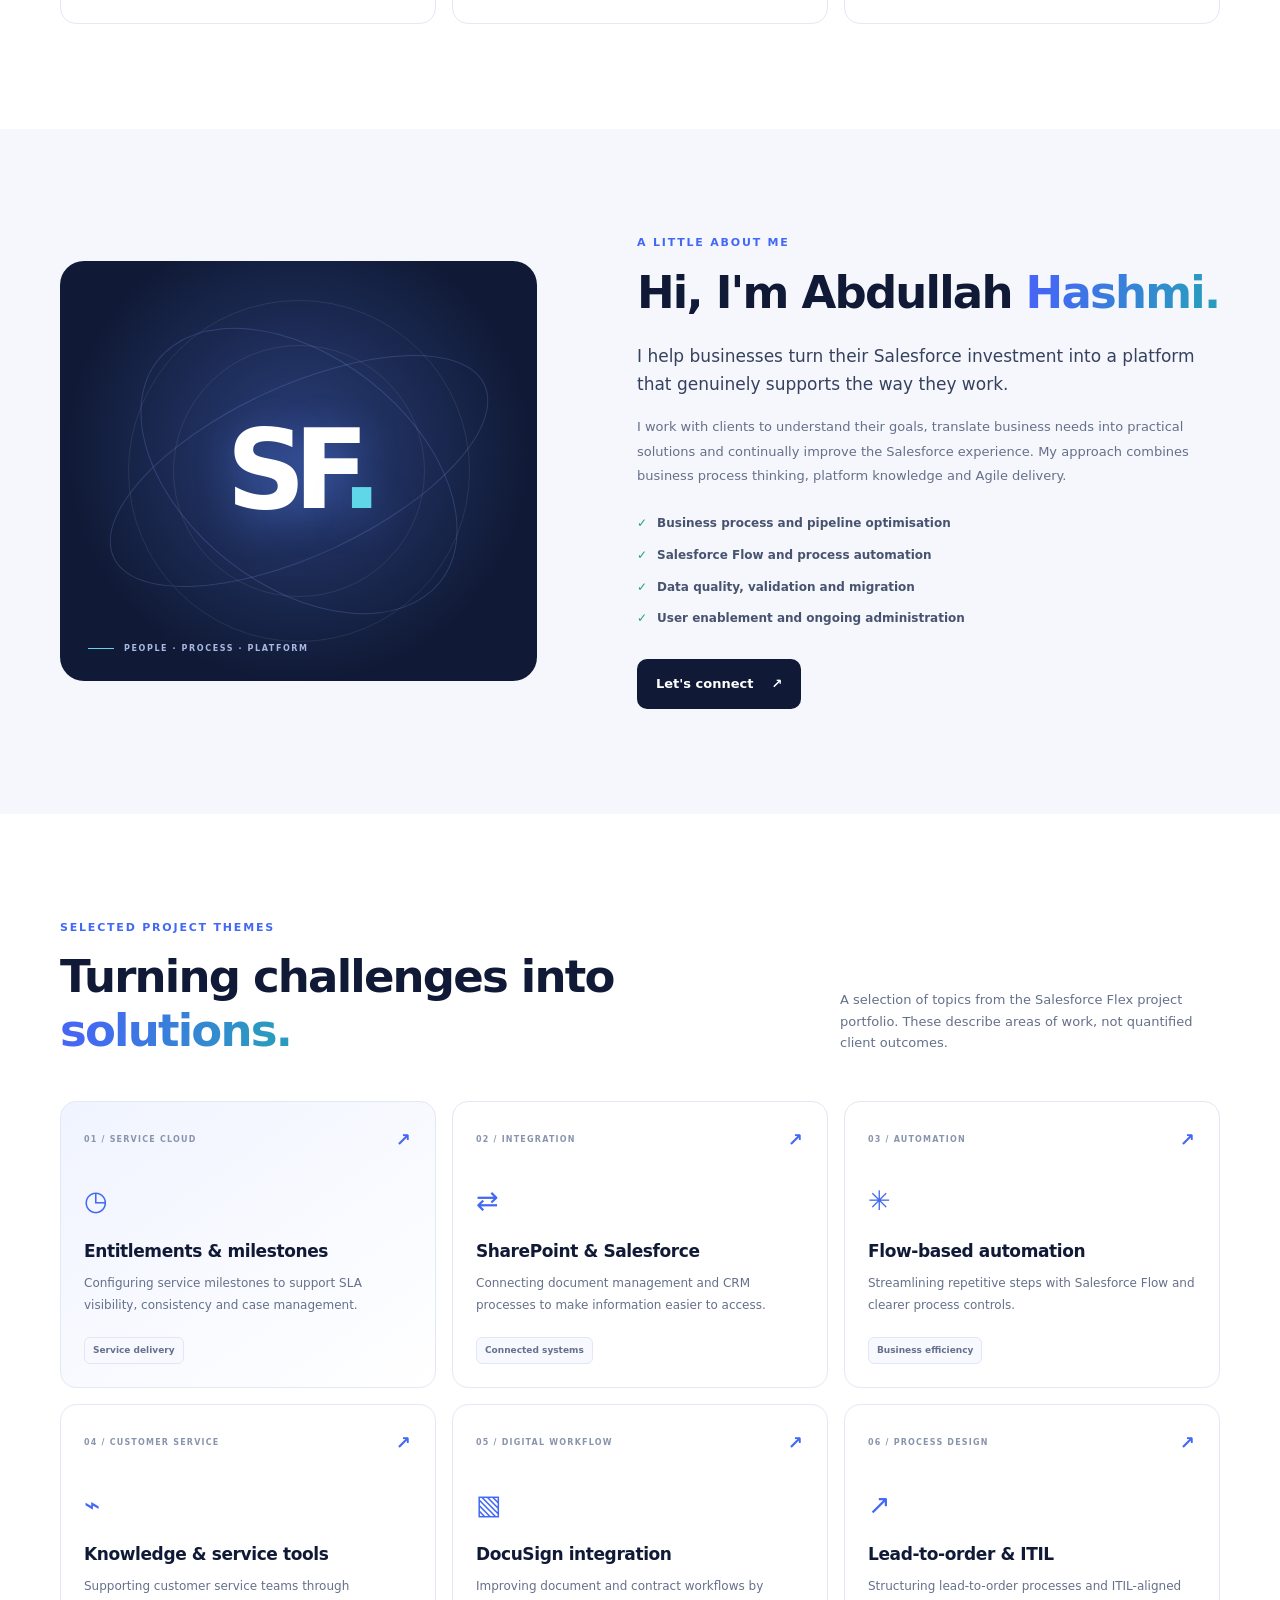
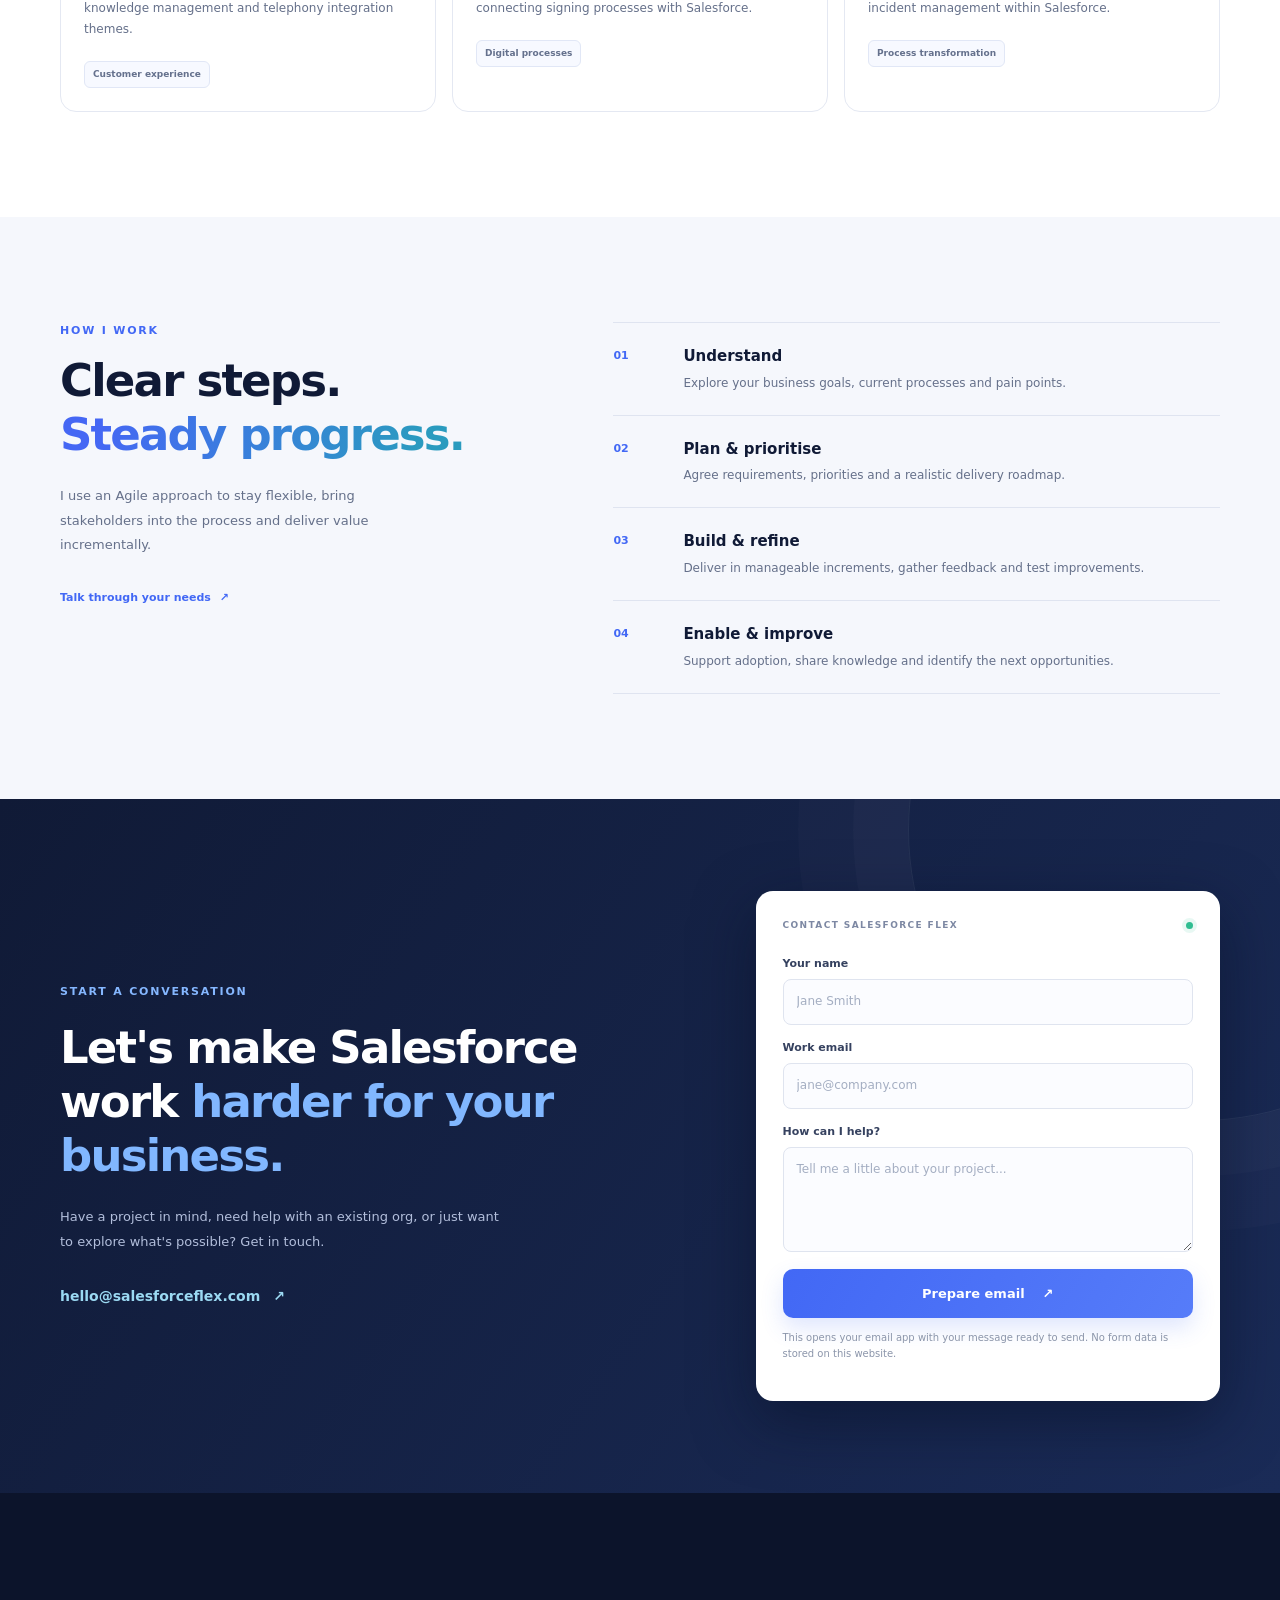
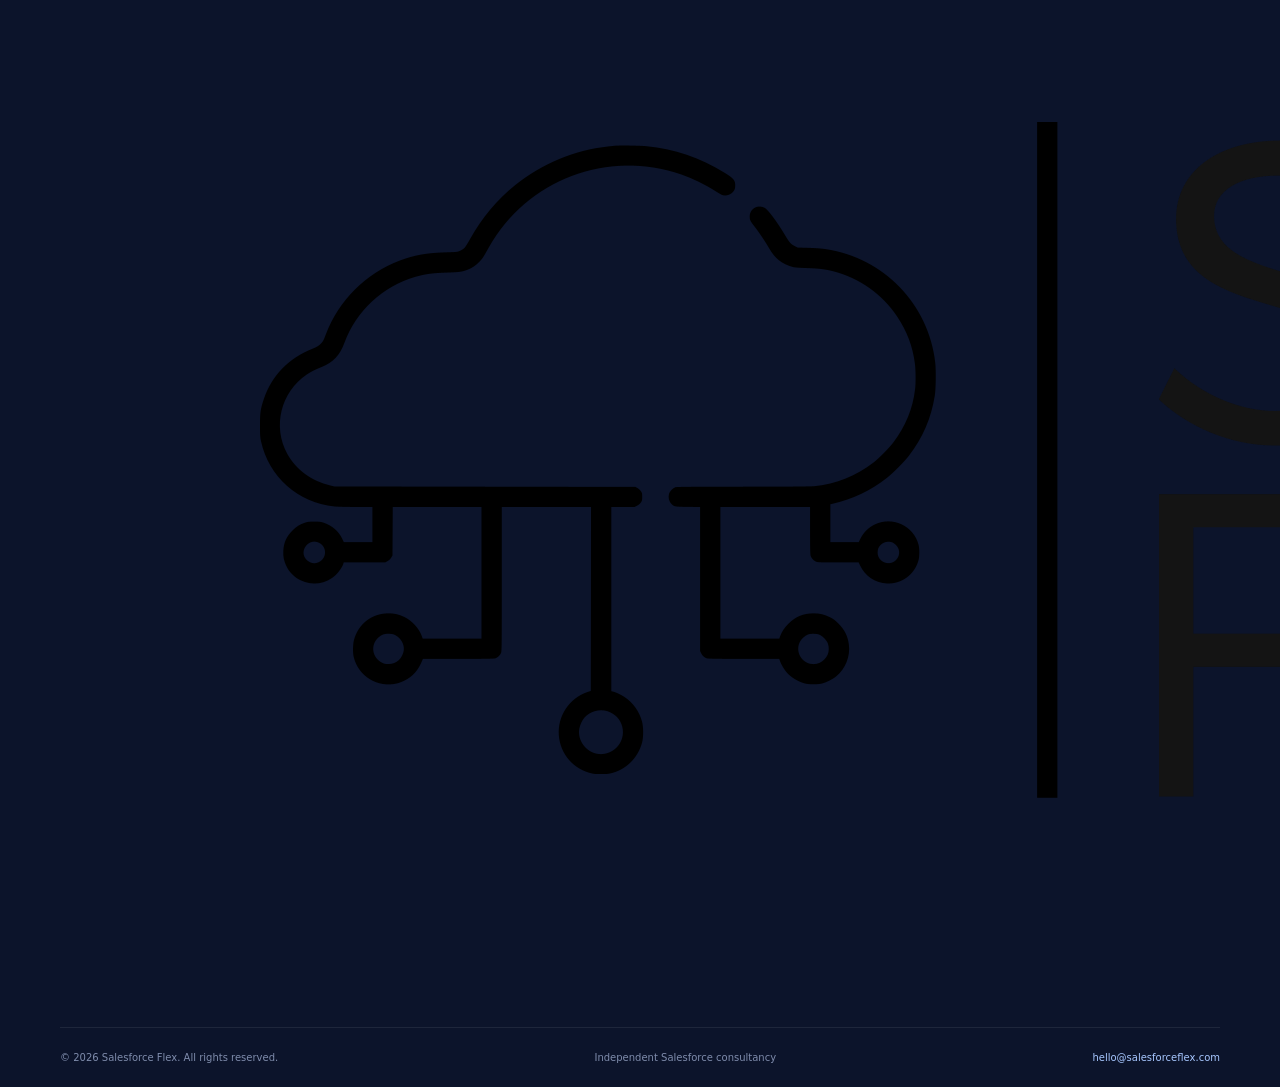
==== commit 0ec83c80: "Update index.html" ====
--- a/index.html
+++ b/index.html
@@ -6,12 +6,12 @@
   <meta name="description" content="Salesforce Flex helps businesses improve Salesforce through consulting, implementation, automation, platform audits, training and support.">
   <title>Salesforce Flex | Make Salesforce Work Better</title>
   <link rel="stylesheet" href="styles.css">
-  <link rel="icon" href="assets/logo_transparent_background.png" type="image/png">
+  <link rel="icon" href="logo_transparent_background.png" type="image/png">
 </head>
 <body>
   <header class="site-header">
     <div class="container nav-wrap">
-      <a class="brand" href="#home" aria-label="Salesforce Flex home"><img class="site-logo" src="assets/logo_transparent_background.png" alt="Salesforce Flex"></a>
+      <a class="brand" href="#home" aria-label="Salesforce Flex home"><img class="site-logo" src="logo_transparent_background.png" alt="Salesforce Flex"></a>
       <button class="menu-toggle" aria-label="Open navigation" aria-expanded="false">☰</button>
       <nav class="nav" aria-label="Main navigation">
         <a href="#services">Services</a><a href="#about">About</a><a href="#projects">Projects</a><a href="#approach">How I work</a>
@@ -136,7 +136,7 @@
   </main>
 
   <footer class="site-footer">
-    <div class="container footer-top"><a class="brand brand-footer" href="#home" aria-label="Salesforce Flex home"><img class="site-logo" src="assets/logo_transparent_background.png" alt="Salesforce Flex"></a><p>Practical Salesforce expertise for better business processes.</p><a class="back-top" href="#home">Back to top ↑</a></div>
+    <div class="container footer-top"><a class="brand brand-footer" href="#home" aria-label="Salesforce Flex home"><img class="site-logo" src="logo_transparent_background.png" alt="Salesforce Flex"></a><p>Practical Salesforce expertise for better business processes.</p><a class="back-top" href="#home">Back to top ↑</a></div>
     <div class="container footer-bottom"><span>© <span id="year"></span> Salesforce Flex. All rights reserved.</span><span>Independent Salesforce consultancy</span><a href="mailto:hello@salesforceflex.com">hello@salesforceflex.com</a></div>
   </footer>
   <script src="script.js"></script>
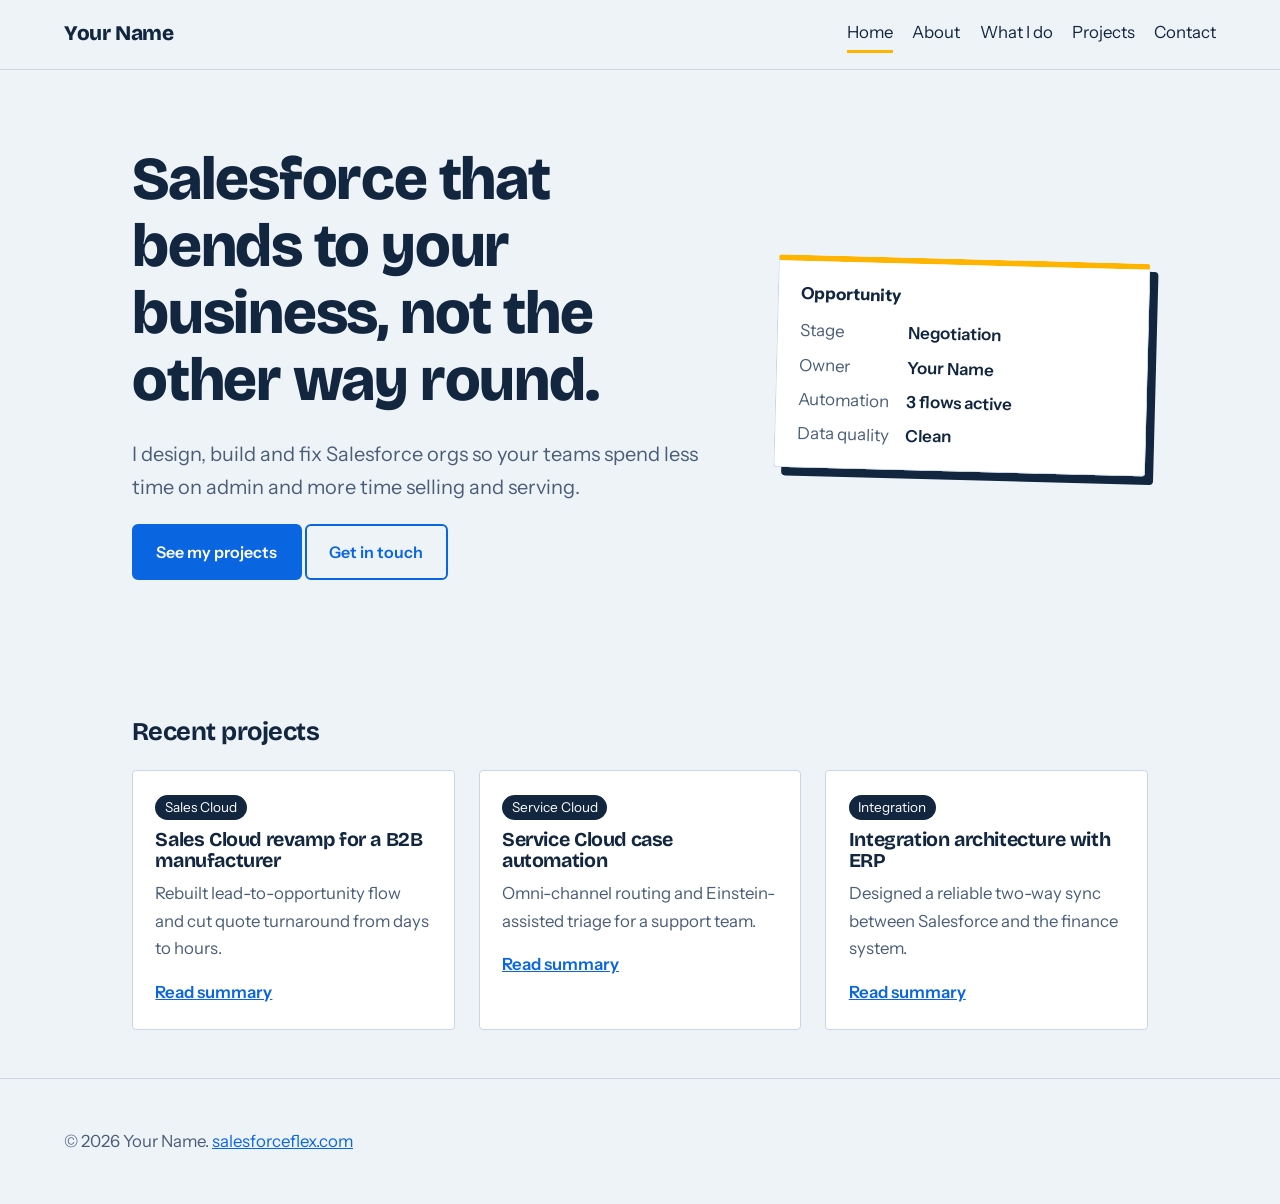
==== commit 22ea0e22: "Add files via upload" ====
--- a/index.html
+++ b/index.html
@@ -1,144 +1,14 @@
-<!doctype html>
-<html lang="en">
-<head>
-  <meta charset="utf-8">
-  <meta name="viewport" content="width=device-width, initial-scale=1">
-  <meta name="description" content="Salesforce Flex helps businesses improve Salesforce through consulting, implementation, automation, platform audits, training and support.">
-  <title>Salesforce Flex | Make Salesforce Work Better</title>
-  <link rel="stylesheet" href="styles.css">
-  <link rel="icon" href="logo_transparent_background.png" type="image/png">
-</head>
-<body>
-  <header class="site-header">
-    <div class="container nav-wrap">
-      <a class="brand" href="#home" aria-label="Salesforce Flex home"><img class="site-logo" src="logo_transparent_background.png" alt="Salesforce Flex"></a>
-      <button class="menu-toggle" aria-label="Open navigation" aria-expanded="false">☰</button>
-      <nav class="nav" aria-label="Main navigation">
-        <a href="#services">Services</a><a href="#about">About</a><a href="#projects">Projects</a><a href="#approach">How I work</a>
-        <a class="nav-cta" href="#contact">Let's talk <span aria-hidden="true">↗</span></a>
-      </nav>
-    </div>
-  </header>
-
-  <main>
-    <section class="hero" id="home">
-      <div class="hero-glow"></div>
-      <div class="container hero-grid">
-        <div class="hero-copy">
-          <div class="eyebrow"><span class="eyebrow-dot"></span> Independent Salesforce consultancy</div>
-          <h1>Make Salesforce work <span class="gradient-text">better for you.</span></h1>
-          <p class="hero-lead">Practical Salesforce expertise to simplify your processes, empower your people and get more value from your CRM.</p>
-          <div class="hero-actions">
-            <a class="button button-primary" href="#contact">Discuss your project <span>↗</span></a>
-            <a class="button button-ghost" href="#services">Explore services <span>↓</span></a>
-          </div>
-          <div class="hero-note"><span class="check-icon">✓</span> Business-focused solutions. Thoughtful delivery. Ongoing support.</div>
-        </div>
-        <div class="hero-visual" aria-label="Salesforce Flex service overview">
-          <div class="visual-top"><span class="window-dot"></span><span class="window-dot"></span><span class="window-dot"></span><span class="visual-label">YOUR SALESFORCE, IMPROVED</span></div>
-          <div class="visual-main">
-            <div class="visual-kicker">A clearer path forward</div>
-            <div class="visual-title">From complexity<br>to clarity.</div>
-            <div class="progress-row"><span>Process optimisation</span><span class="progress-value">01</span></div><div class="progress-track"><span style="width:88%"></span></div>
-            <div class="progress-row"><span>Automation & efficiency</span><span class="progress-value">02</span></div><div class="progress-track"><span style="width:72%"></span></div>
-            <div class="progress-row"><span>Data quality & adoption</span><span class="progress-value">03</span></div><div class="progress-track"><span style="width:94%"></span></div>
-            <div class="visual-footer"><span class="pulse"></span> Built around your business goals</div>
-          </div>
-          <div class="floating-card"><span class="floating-icon">✦</span><span><strong>Less friction.</strong><small>More value from Salesforce.</small></span></div>
-        </div>
-      </div>
-      <div class="container trust-strip"><span>CONSULTING</span><i></i><span>IMPLEMENTATION</span><i></i><span>OPTIMISATION</span><i></i><span>ONGOING SUPPORT</span></div>
-    </section>
-
-    <section class="section services-section" id="services">
-      <div class="container">
-        <div class="section-heading">
-          <div><div class="eyebrow">What I do</div><h2>Salesforce that fits <span class="gradient-text">your business.</span></h2></div>
-          <p>From making sense of your requirements to improving an existing org, get the right support for where you are today.</p>
-        </div>
-        <div class="service-grid">
-          <article class="service-card"><div class="service-icon">⌘</div><div class="service-number">01</div><h3>Consulting & roadmap</h3><p>Understand your goals, map your processes and create a practical Salesforce roadmap tailored to your requirements.</p><a href="#contact" class="text-link">Explore your options <span>↗</span></a></article>
-          <article class="service-card"><div class="service-icon">◇</div><div class="service-number">02</div><h3>Implementation</h3><p>Design and configure Salesforce around your business, with a considered data model and connected customer view.</p><a href="#contact" class="text-link">Plan an implementation <span>↗</span></a></article>
-          <article class="service-card"><div class="service-icon">◎</div><div class="service-number">03</div><h3>Platform health checks</h3><p>Review configuration, security, data quality and system setup to identify risks and opportunities for improvement.</p><a href="#contact" class="text-link">Review your platform <span>↗</span></a></article>
-          <article class="service-card"><div class="service-icon">↗</div><div class="service-number">04</div><h3>Automation & processes</h3><p>Use Salesforce Flow, validation rules and smarter processes to reduce repetitive work and improve consistency.</p><a href="#contact" class="text-link">Find opportunities <span>↗</span></a></article>
-          <article class="service-card"><div class="service-icon">▤</div><div class="service-number">05</div><h3>Training & adoption</h3><p>Give your team practical, tailored training that builds confidence and helps people use Salesforce effectively.</p><a href="#contact" class="text-link">Support your team <span>↗</span></a></article>
-          <article class="service-card"><div class="service-icon">＋</div><div class="service-number">06</div><h3>Administration & support</h3><p>Keep Salesforce running smoothly with user management, routine administration, health checks and continuous improvement.</p><a href="#contact" class="text-link">Get ongoing support <span>↗</span></a></article>
-        </div>
-      </div>
-    </section>
-
-    <section class="section about-section" id="about">
-      <div class="container about-grid">
-        <div class="about-art">
-          <div class="about-orbit orbit-one"></div><div class="about-orbit orbit-two"></div>
-          <div class="about-monogram">SF<span>.</span></div>
-          <div class="about-art-caption"><span class="caption-line"></span><span>PEOPLE · PROCESS · PLATFORM</span></div>
-        </div>
-        <div class="about-copy">
-          <div class="eyebrow">A little about me</div>
-          <h2>Hi, I'm Abdullah <span class="gradient-text">Hashmi.</span></h2>
-          <p class="about-intro">I help businesses turn their Salesforce investment into a platform that genuinely supports the way they work.</p>
-          <p>I work with clients to understand their goals, translate business needs into practical solutions and continually improve the Salesforce experience. My approach combines business process thinking, platform knowledge and Agile delivery.</p>
-          <div class="expertise-list">
-            <div><span>✓</span> Business process and pipeline optimisation</div>
-            <div><span>✓</span> Salesforce Flow and process automation</div>
-            <div><span>✓</span> Data quality, validation and migration</div>
-            <div><span>✓</span> User enablement and ongoing administration</div>
-          </div>
-          <a class="button button-dark" href="#contact">Let's connect <span>↗</span></a>
-        </div>
-      </div>
-    </section>
-
-    <section class="section projects-section" id="projects">
-      <div class="container">
-        <div class="section-heading">
-          <div><div class="eyebrow">Selected project themes</div><h2>Turning challenges into <span class="gradient-text">solutions.</span></h2></div>
-          <p>A selection of topics from the Salesforce Flex project portfolio. These describe areas of work, not quantified client outcomes.</p>
-        </div>
-        <div class="project-grid">
-          <article class="project-card project-feature"><div class="project-meta"><span>01 / SERVICE CLOUD</span><span class="project-arrow">↗</span></div><div class="project-symbol">◷</div><h3>Entitlements & milestones</h3><p>Configuring service milestones to support SLA visibility, consistency and case management.</p><span class="project-tag">Service delivery</span></article>
-          <article class="project-card"><div class="project-meta"><span>02 / INTEGRATION</span><span class="project-arrow">↗</span></div><div class="project-symbol">⇄</div><h3>SharePoint & Salesforce</h3><p>Connecting document management and CRM processes to make information easier to access.</p><span class="project-tag">Connected systems</span></article>
-          <article class="project-card"><div class="project-meta"><span>03 / AUTOMATION</span><span class="project-arrow">↗</span></div><div class="project-symbol">✳</div><h3>Flow-based automation</h3><p>Streamlining repetitive steps with Salesforce Flow and clearer process controls.</p><span class="project-tag">Business efficiency</span></article>
-          <article class="project-card"><div class="project-meta"><span>04 / CUSTOMER SERVICE</span><span class="project-arrow">↗</span></div><div class="project-symbol">⌁</div><h3>Knowledge & service tools</h3><p>Supporting customer service teams through knowledge management and telephony integration themes.</p><span class="project-tag">Customer experience</span></article>
-          <article class="project-card"><div class="project-meta"><span>05 / DIGITAL WORKFLOW</span><span class="project-arrow">↗</span></div><div class="project-symbol">▧</div><h3>DocuSign integration</h3><p>Improving document and contract workflows by connecting signing processes with Salesforce.</p><span class="project-tag">Digital processes</span></article>
-          <article class="project-card"><div class="project-meta"><span>06 / PROCESS DESIGN</span><span class="project-arrow">↗</span></div><div class="project-symbol">↗</div><h3>Lead-to-order & ITIL</h3><p>Structuring lead-to-order processes and ITIL-aligned incident management within Salesforce.</p><span class="project-tag">Process transformation</span></article>
-        </div>
-      </div>
-    </section>
-
-    <section class="section approach-section" id="approach">
-      <div class="container approach-grid">
-        <div><div class="eyebrow">How I work</div><h2>Clear steps.<br><span class="gradient-text">Steady progress.</span></h2><p class="approach-intro">I use an Agile approach to stay flexible, bring stakeholders into the process and deliver value incrementally.</p><a class="text-link" href="#contact">Talk through your needs <span>↗</span></a></div>
-        <div class="steps">
-          <div class="step"><span class="step-num">01</span><div><h3>Understand</h3><p>Explore your business goals, current processes and pain points.</p></div></div>
-          <div class="step"><span class="step-num">02</span><div><h3>Plan & prioritise</h3><p>Agree requirements, priorities and a realistic delivery roadmap.</p></div></div>
-          <div class="step"><span class="step-num">03</span><div><h3>Build & refine</h3><p>Deliver in manageable increments, gather feedback and test improvements.</p></div></div>
-          <div class="step"><span class="step-num">04</span><div><h3>Enable & improve</h3><p>Support adoption, share knowledge and identify the next opportunities.</p></div></div>
-        </div>
-      </div>
-    </section>
-
-    <section class="contact-section" id="contact">
-      <div class="container contact-wrap">
-        <div class="contact-copy"><div class="eyebrow eyebrow-light">Start a conversation</div><h2>Let's make Salesforce work <span>harder for your business.</span></h2><p>Have a project in mind, need help with an existing org, or just want to explore what's possible? Get in touch.</p><a class="contact-email" href="mailto:hello@salesforceflex.com">hello@salesforceflex.com <span>↗</span></a></div>
-        <form class="contact-form" id="contact-form">
-          <div class="form-heading"><span>CONTACT SALESFORCE FLEX</span><span class="form-dot"></span></div>
-          <label for="name">Your name</label><input id="name" name="name" autocomplete="name" required placeholder="Jane Smith">
-          <label for="email">Work email</label><input id="email" name="email" type="email" autocomplete="email" required placeholder="jane@company.com">
-          <label for="message">How can I help?</label><textarea id="message" name="message" rows="4" required placeholder="Tell me a little about your project..."></textarea>
-          <button class="button button-primary form-submit" type="submit">Prepare email <span>↗</span></button>
-          <p class="form-note">This opens your email app with your message ready to send. No form data is stored on this website.</p>
-          <p class="form-status" id="form-status" aria-live="polite"></p>
-        </form>
-      </div>
-    </section>
-  </main>
-
-  <footer class="site-footer">
-    <div class="container footer-top"><a class="brand brand-footer" href="#home" aria-label="Salesforce Flex home"><img class="site-logo" src="logo_transparent_background.png" alt="Salesforce Flex"></a><p>Practical Salesforce expertise for better business processes.</p><a class="back-top" href="#home">Back to top ↑</a></div>
-    <div class="container footer-bottom"><span>© <span id="year"></span> Salesforce Flex. All rights reserved.</span><span>Independent Salesforce consultancy</span><a href="mailto:hello@salesforceflex.com">hello@salesforceflex.com</a></div>
-  </footer>
-  <script src="script.js"></script>
-</body>
-</html>
+<!DOCTYPE html>
+<html lang="en"><head><meta charset="utf-8"><meta name="viewport" content="width=device-width,initial-scale=1">
+<title>Home | Your Name</title><meta name="description" content="Salesforce consulting: Home">
+<link rel="preconnect" href="https://fonts.googleapis.com"><link rel="preconnect" href="https://fonts.gstatic.com" crossorigin>
+<link href="https://fonts.googleapis.com/css2?family=Bricolage+Grotesque:wght@500;700;800&family=Instrument+Sans:wght@400;600&display=swap" rel="stylesheet">
+<link rel="stylesheet" href="style.css"></head><body>
+<header class="top"><a class="logo" href="index.html">Your Name</a><nav aria-label="Main"><a href="index.html" aria-current="page">Home</a><a href="about.html">About</a><a href="what-i-do.html">What I do</a><a href="projects.html">Projects</a><a href="contact.html">Contact</a></nav></header>
+<main>
+<section class="hero"><div><h1>Salesforce that bends to your business, not the other way round.</h1>
+<p class="lead">I design, build and fix Salesforce orgs so your teams spend less time on admin and more time selling and serving.</p>
+<p><a class="btn" href="projects.html">See my projects</a> <a class="btn ghost" href="contact.html">Get in touch</a></p></div>
+<aside class="record" aria-hidden="true"><b>Opportunity</b><dl><dt>Stage</dt><dd>Negotiation</dd><dt>Owner</dt><dd>Your Name</dd><dt>Automation</dt><dd>3 flows active</dd><dt>Data quality</dt><dd>Clean</dd></dl></aside></section>
+<section class="wrap"><h2>Recent projects</h2><div class="grid"><a class="card" href="projects/sales-cloud-revamp.html"><span class="chip">Sales Cloud</span><h3>Sales Cloud revamp for a B2B manufacturer</h3><p>Rebuilt lead-to-opportunity flow and cut quote turnaround from days to hours.</p><span class="more">Read summary</span></a><a class="card" href="projects/service-cloud-automation.html"><span class="chip">Service Cloud</span><h3>Service Cloud case automation</h3><p>Omni-channel routing and Einstein-assisted triage for a support team.</p><span class="more">Read summary</span></a><a class="card" href="projects/integration-architecture.html"><span class="chip">Integration</span><h3>Integration architecture with ERP</h3><p>Designed a reliable two-way sync between Salesforce and the finance system.</p><span class="more">Read summary</span></a></div></section></main>
+<footer><p>© 2026 Your Name. <a href="https://salesforceflex.com">salesforceflex.com</a></p></footer></body></html>
--- a/style.css
+++ b/style.css
@@ -0,0 +1,28 @@
+
+:root{--bg:#EEF3F8;--ink:#12263F;--muted:#4A5E78;--blue:#0A66E0;--sun:#FFB400;--card:#fff;--line:#CBD6E4}
+*{box-sizing:border-box}html{scroll-behavior:smooth}
+body{margin:0;background:var(--bg);color:var(--ink);font:400 1.05rem/1.65 "Instrument Sans",system-ui,sans-serif}
+h1,h2,h3,.logo{font-family:"Bricolage Grotesque",system-ui,sans-serif;line-height:1.1;letter-spacing:-.02em}
+h1{font-size:clamp(2.2rem,5vw,3.8rem);font-weight:800;margin:.2em 0 .4em}h2{font-size:1.6rem;margin:1.6em 0 .4em}h3{margin:.4em 0}
+a{color:var(--blue)}a:focus-visible,button:focus-visible,input:focus-visible,textarea:focus-visible{outline:3px solid var(--sun);outline-offset:2px}
+.top{display:flex;flex-wrap:wrap;gap:1rem;justify-content:space-between;align-items:center;padding:1rem clamp(1rem,5vw,4rem);border-bottom:1px solid var(--line)}
+.logo{font-weight:800;font-size:1.3rem;text-decoration:none;color:var(--ink)}
+nav{display:flex;flex-wrap:wrap;gap:1.2rem}nav a{color:var(--ink);text-decoration:none;padding:.2rem 0;border-bottom:3px solid transparent}
+nav a:hover,nav a[aria-current]{border-color:var(--sun)}
+.wrap{max-width:1080px;margin:0 auto;padding:3rem clamp(1rem,5vw,2rem)}.narrow{max-width:720px}
+.hero{max-width:1080px;margin:0 auto;padding:4rem clamp(1rem,5vw,2rem) 2rem;display:grid;grid-template-columns:1.6fr 1fr;gap:3rem;align-items:center}
+.lead{font-size:1.25rem;color:var(--muted);max-width:60ch}
+.btn{display:inline-block;background:var(--blue);color:#fff;padding:.8rem 1.4rem;border-radius:6px;text-decoration:none;font-weight:600;border:2px solid var(--blue);cursor:pointer;font-size:1rem}
+.btn:hover{background:var(--ink);border-color:var(--ink)}.btn.ghost{background:transparent;color:var(--blue)}.btn.ghost:hover{color:#fff}
+.record{background:var(--card);border:1px solid var(--line);border-top:6px solid var(--sun);border-radius:4px;padding:1.2rem 1.4rem;box-shadow:8px 8px 0 var(--ink);transform:rotate(1.5deg)}
+.record dl{display:grid;grid-template-columns:auto 1fr;gap:.4rem 1rem;margin:.6rem 0 0}.record dt{color:var(--muted)}.record dd{margin:0;font-weight:600}
+.grid{display:grid;grid-template-columns:repeat(auto-fit,minmax(280px,1fr));gap:1.5rem;margin-top:1.5rem}
+.card{display:block;background:var(--card);border:1px solid var(--line);border-radius:4px;padding:1.4rem;text-decoration:none;color:var(--ink)}
+a.card:hover{border-color:var(--blue);box-shadow:0 0 0 2px var(--blue)}.card p{color:var(--muted);margin:.3rem 0 1rem}
+.more{color:var(--blue);font-weight:600;text-decoration:underline}
+.chip{display:inline-block;background:var(--ink);color:#fff;font-size:.85rem;padding:.1rem .6rem;border-radius:99px}
+form{display:grid;gap:1rem;margin:1.5rem 0}label{display:grid;gap:.3rem;font-weight:600}
+input,textarea{font:inherit;padding:.7rem;border:1px solid var(--muted);border-radius:4px;background:#fff}
+footer{padding:2rem clamp(1rem,5vw,4rem);border-top:1px solid var(--line);color:var(--muted)}
+@media(max-width:760px){.hero{grid-template-columns:1fr}.record{transform:none}}
+@media(prefers-reduced-motion:reduce){html{scroll-behavior:auto}}
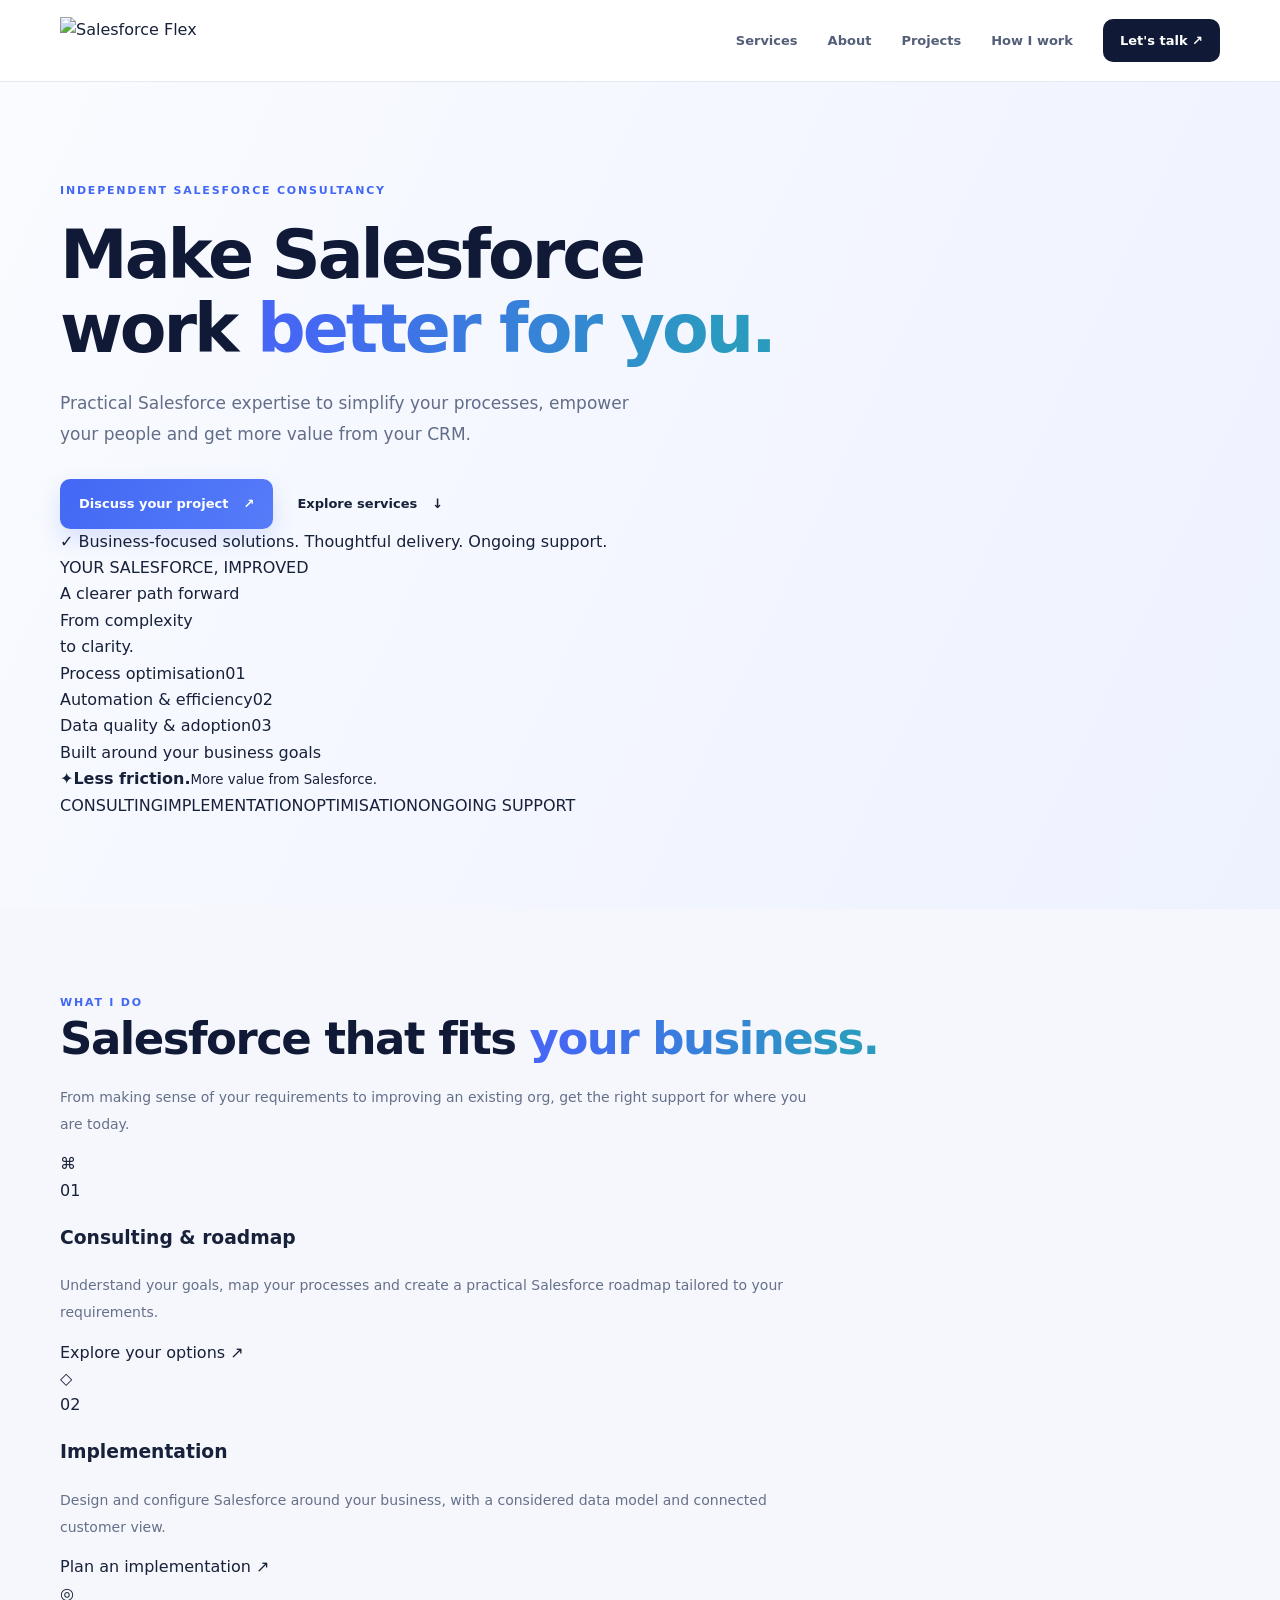
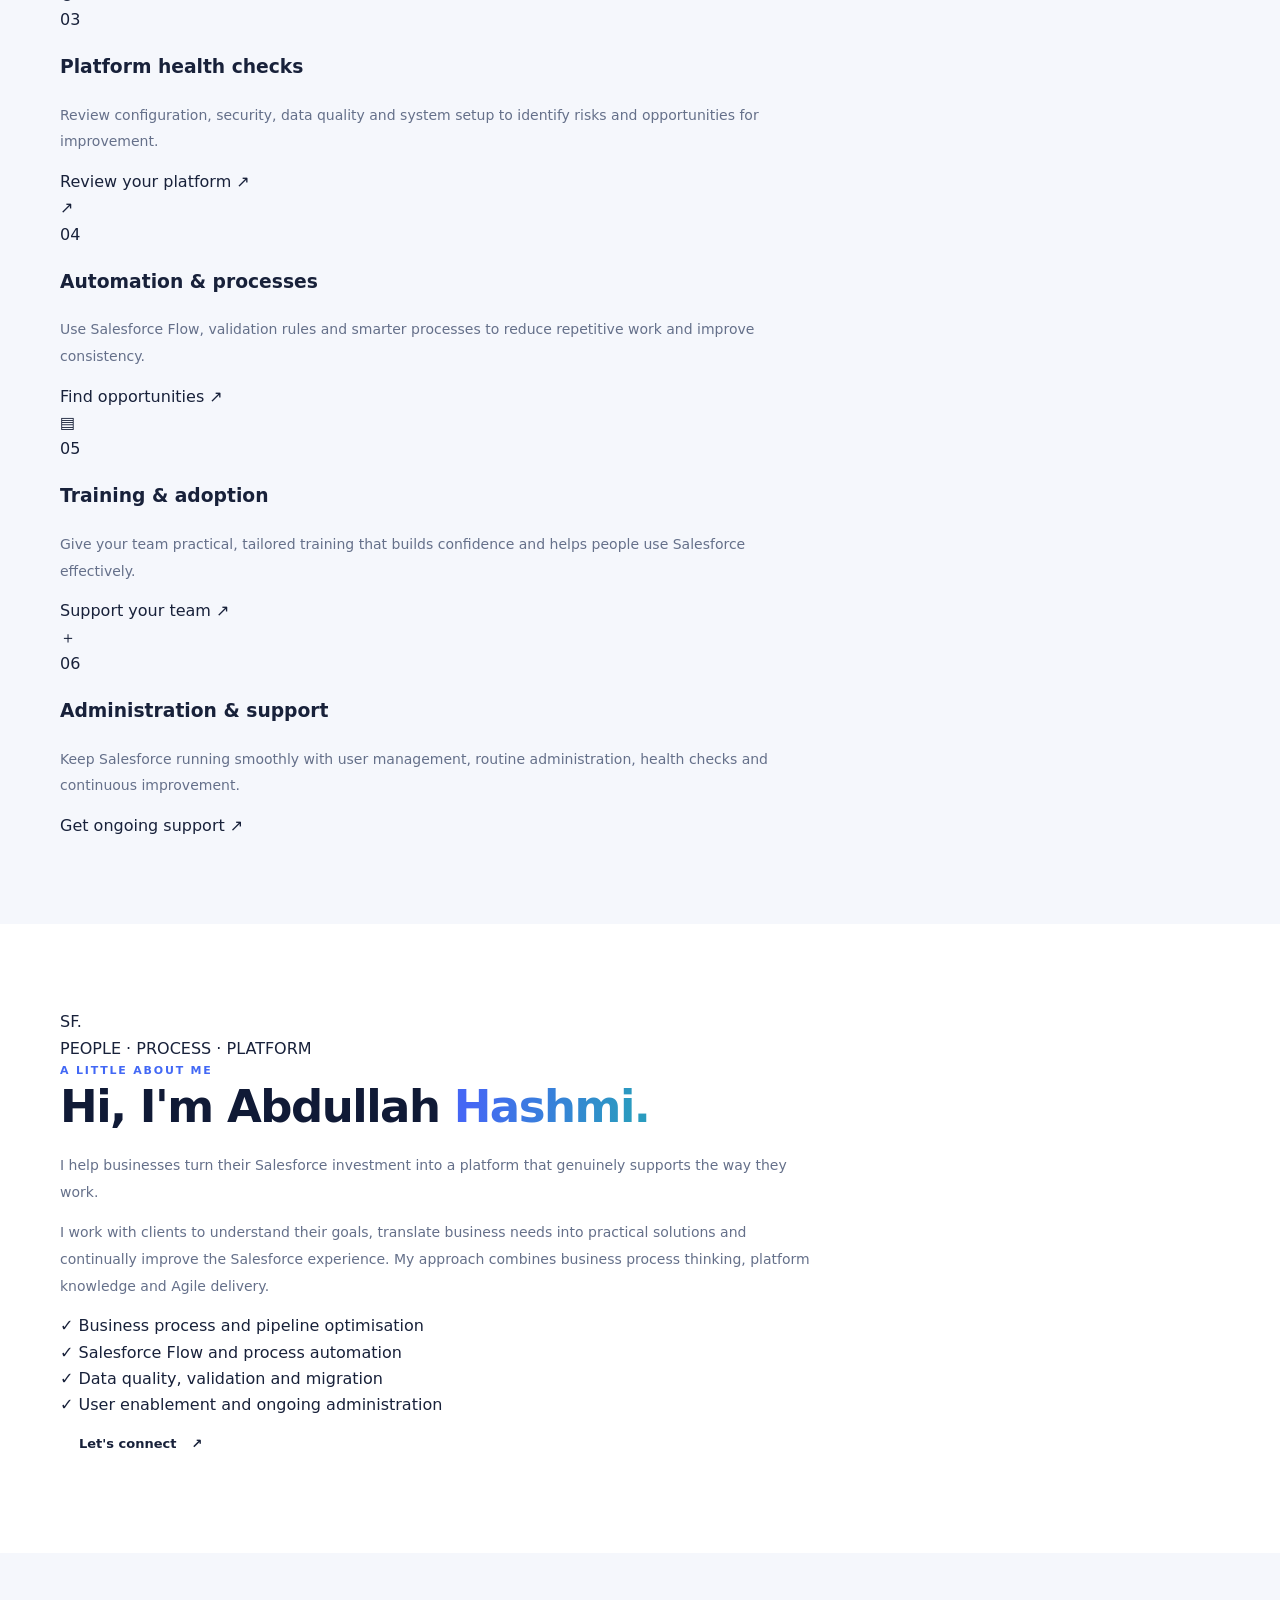
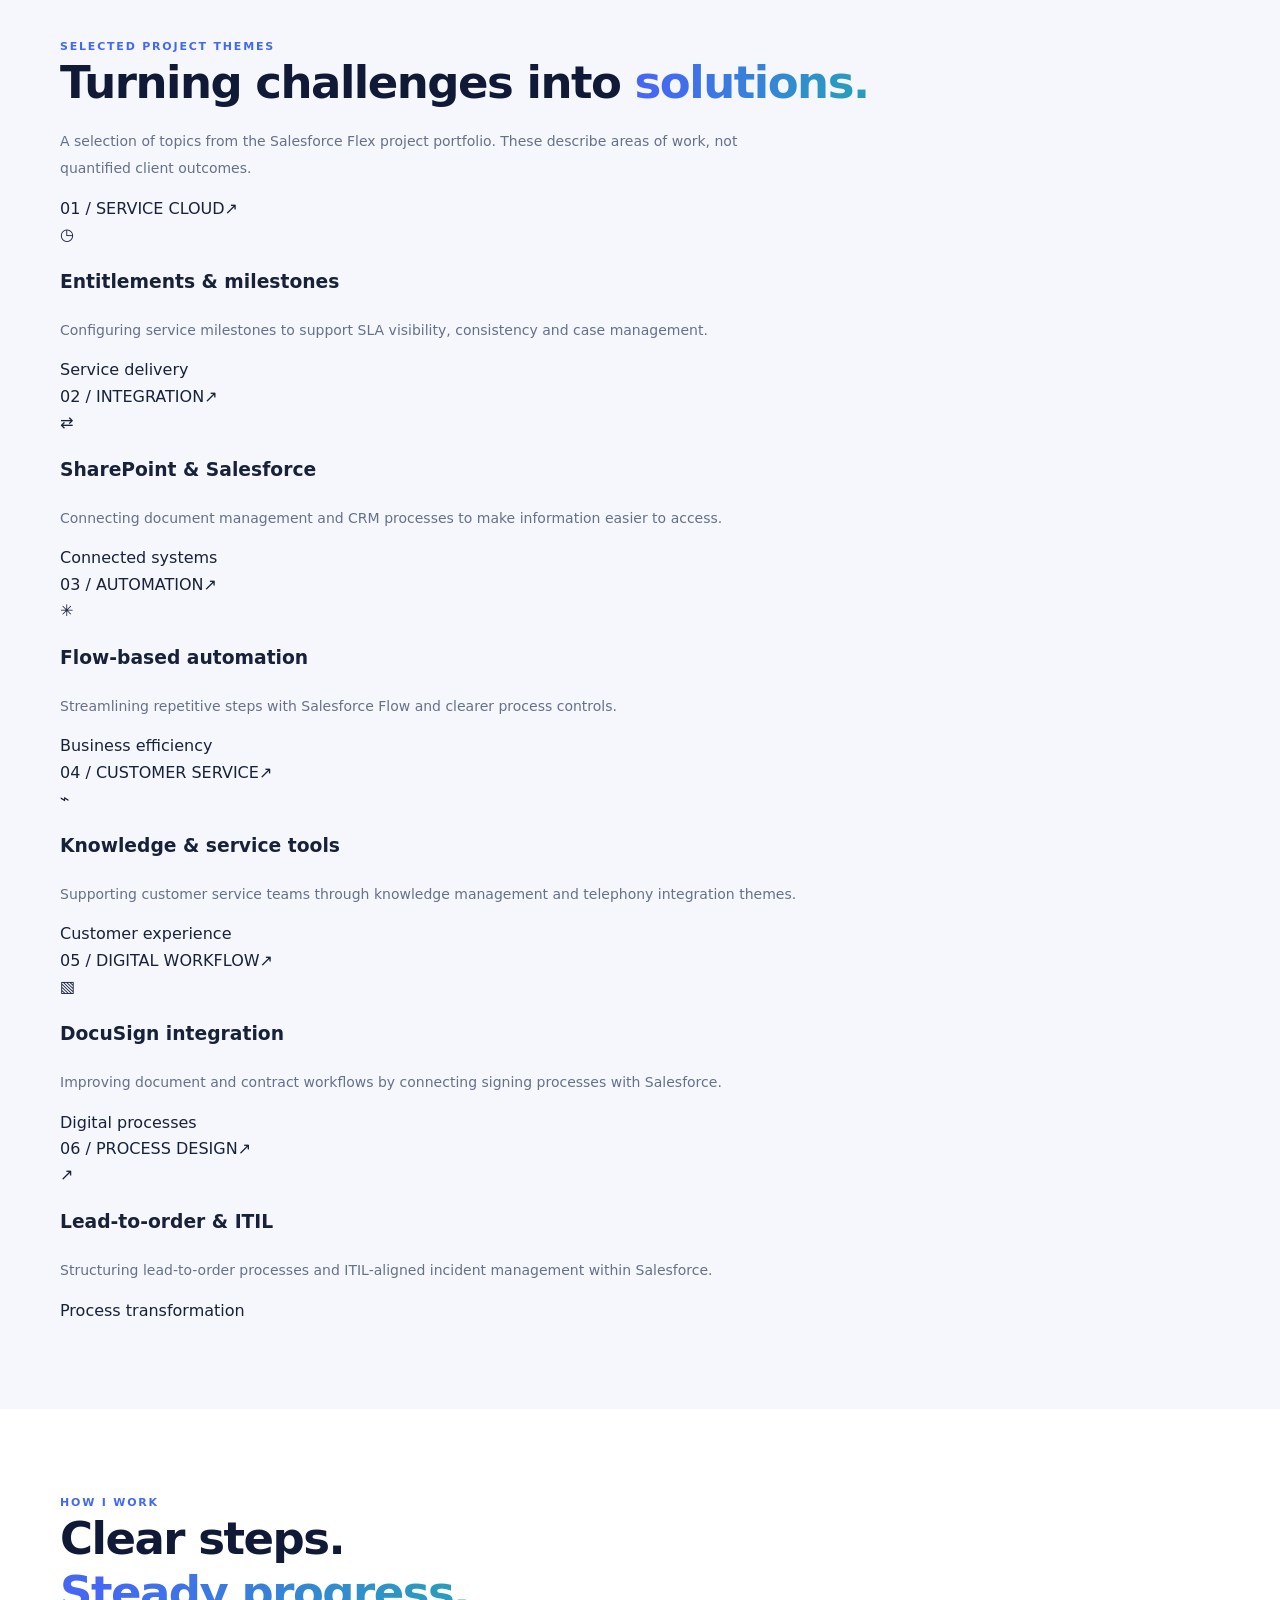
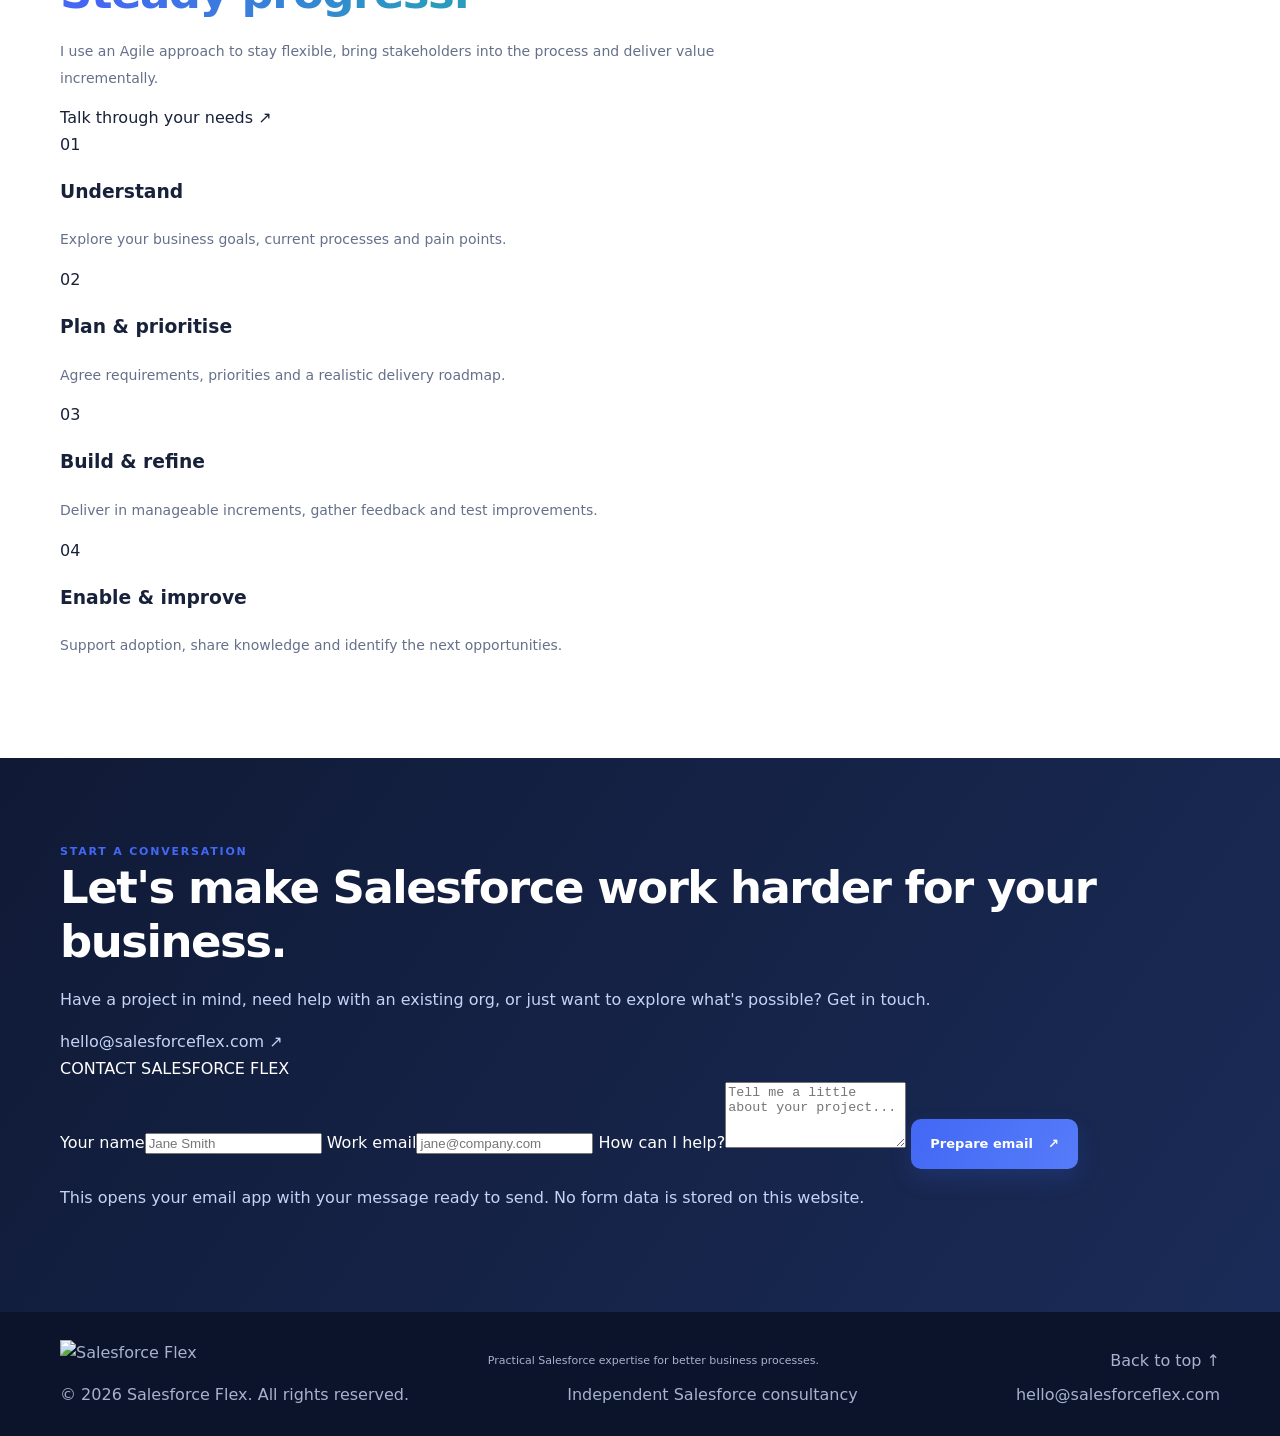
==== commit 9010c67b: "Add files via upload" ====
--- a/index.html
+++ b/index.html
@@ -1,14 +1,144 @@
-<!DOCTYPE html>
-<html lang="en"><head><meta charset="utf-8"><meta name="viewport" content="width=device-width,initial-scale=1">
-<title>Home | Your Name</title><meta name="description" content="Salesforce consulting: Home">
-<link rel="preconnect" href="https://fonts.googleapis.com"><link rel="preconnect" href="https://fonts.gstatic.com" crossorigin>
-<link href="https://fonts.googleapis.com/css2?family=Bricolage+Grotesque:wght@500;700;800&family=Instrument+Sans:wght@400;600&display=swap" rel="stylesheet">
-<link rel="stylesheet" href="style.css"></head><body>
-<header class="top"><a class="logo" href="index.html">Your Name</a><nav aria-label="Main"><a href="index.html" aria-current="page">Home</a><a href="about.html">About</a><a href="what-i-do.html">What I do</a><a href="projects.html">Projects</a><a href="contact.html">Contact</a></nav></header>
-<main>
-<section class="hero"><div><h1>Salesforce that bends to your business, not the other way round.</h1>
-<p class="lead">I design, build and fix Salesforce orgs so your teams spend less time on admin and more time selling and serving.</p>
-<p><a class="btn" href="projects.html">See my projects</a> <a class="btn ghost" href="contact.html">Get in touch</a></p></div>
-<aside class="record" aria-hidden="true"><b>Opportunity</b><dl><dt>Stage</dt><dd>Negotiation</dd><dt>Owner</dt><dd>Your Name</dd><dt>Automation</dt><dd>3 flows active</dd><dt>Data quality</dt><dd>Clean</dd></dl></aside></section>
-<section class="wrap"><h2>Recent projects</h2><div class="grid"><a class="card" href="projects/sales-cloud-revamp.html"><span class="chip">Sales Cloud</span><h3>Sales Cloud revamp for a B2B manufacturer</h3><p>Rebuilt lead-to-opportunity flow and cut quote turnaround from days to hours.</p><span class="more">Read summary</span></a><a class="card" href="projects/service-cloud-automation.html"><span class="chip">Service Cloud</span><h3>Service Cloud case automation</h3><p>Omni-channel routing and Einstein-assisted triage for a support team.</p><span class="more">Read summary</span></a><a class="card" href="projects/integration-architecture.html"><span class="chip">Integration</span><h3>Integration architecture with ERP</h3><p>Designed a reliable two-way sync between Salesforce and the finance system.</p><span class="more">Read summary</span></a></div></section></main>
-<footer><p>© 2026 Your Name. <a href="https://salesforceflex.com">salesforceflex.com</a></p></footer></body></html>+<!doctype html>
+<html lang="en">
+<head>
+  <meta charset="utf-8">
+  <meta name="viewport" content="width=device-width, initial-scale=1">
+  <meta name="description" content="Salesforce Flex helps businesses improve Salesforce through consulting, implementation, automation, platform audits, training and support.">
+  <title>Salesforce Flex | Make Salesforce Work Better</title>
+  <link rel="stylesheet" href="styles.css">
+  <link rel="icon" href="assets/logo_transparent_background.png" type="image/png">
+</head>
+<body>
+  <header class="site-header">
+    <div class="container nav-wrap">
+      <a class="brand" href="#home" aria-label="Salesforce Flex home"><img class="site-logo" src="assets/logo_transparent_background.png" alt="Salesforce Flex"></a>
+      <button class="menu-toggle" aria-label="Open navigation" aria-expanded="false">☰</button>
+      <nav class="nav" aria-label="Main navigation">
+        <a href="#services">Services</a><a href="#about">About</a><a href="#projects">Projects</a><a href="#approach">How I work</a>
+        <a class="nav-cta" href="#contact">Let's talk <span aria-hidden="true">↗</span></a>
+      </nav>
+    </div>
+  </header>
+
+  <main>
+    <section class="hero" id="home">
+      <div class="hero-glow"></div>
+      <div class="container hero-grid">
+        <div class="hero-copy">
+          <div class="eyebrow"><span class="eyebrow-dot"></span> Independent Salesforce consultancy</div>
+          <h1>Make Salesforce work <span class="gradient-text">better for you.</span></h1>
+          <p class="hero-lead">Practical Salesforce expertise to simplify your processes, empower your people and get more value from your CRM.</p>
+          <div class="hero-actions">
+            <a class="button button-primary" href="#contact">Discuss your project <span>↗</span></a>
+            <a class="button button-ghost" href="#services">Explore services <span>↓</span></a>
+          </div>
+          <div class="hero-note"><span class="check-icon">✓</span> Business-focused solutions. Thoughtful delivery. Ongoing support.</div>
+        </div>
+        <div class="hero-visual" aria-label="Salesforce Flex service overview">
+          <div class="visual-top"><span class="window-dot"></span><span class="window-dot"></span><span class="window-dot"></span><span class="visual-label">YOUR SALESFORCE, IMPROVED</span></div>
+          <div class="visual-main">
+            <div class="visual-kicker">A clearer path forward</div>
+            <div class="visual-title">From complexity<br>to clarity.</div>
+            <div class="progress-row"><span>Process optimisation</span><span class="progress-value">01</span></div><div class="progress-track"><span style="width:88%"></span></div>
+            <div class="progress-row"><span>Automation & efficiency</span><span class="progress-value">02</span></div><div class="progress-track"><span style="width:72%"></span></div>
+            <div class="progress-row"><span>Data quality & adoption</span><span class="progress-value">03</span></div><div class="progress-track"><span style="width:94%"></span></div>
+            <div class="visual-footer"><span class="pulse"></span> Built around your business goals</div>
+          </div>
+          <div class="floating-card"><span class="floating-icon">✦</span><span><strong>Less friction.</strong><small>More value from Salesforce.</small></span></div>
+        </div>
+      </div>
+      <div class="container trust-strip"><span>CONSULTING</span><i></i><span>IMPLEMENTATION</span><i></i><span>OPTIMISATION</span><i></i><span>ONGOING SUPPORT</span></div>
+    </section>
+
+    <section class="section services-section" id="services">
+      <div class="container">
+        <div class="section-heading">
+          <div><div class="eyebrow">What I do</div><h2>Salesforce that fits <span class="gradient-text">your business.</span></h2></div>
+          <p>From making sense of your requirements to improving an existing org, get the right support for where you are today.</p>
+        </div>
+        <div class="service-grid">
+          <article class="service-card"><div class="service-icon">⌘</div><div class="service-number">01</div><h3>Consulting & roadmap</h3><p>Understand your goals, map your processes and create a practical Salesforce roadmap tailored to your requirements.</p><a href="#contact" class="text-link">Explore your options <span>↗</span></a></article>
+          <article class="service-card"><div class="service-icon">◇</div><div class="service-number">02</div><h3>Implementation</h3><p>Design and configure Salesforce around your business, with a considered data model and connected customer view.</p><a href="#contact" class="text-link">Plan an implementation <span>↗</span></a></article>
+          <article class="service-card"><div class="service-icon">◎</div><div class="service-number">03</div><h3>Platform health checks</h3><p>Review configuration, security, data quality and system setup to identify risks and opportunities for improvement.</p><a href="#contact" class="text-link">Review your platform <span>↗</span></a></article>
+          <article class="service-card"><div class="service-icon">↗</div><div class="service-number">04</div><h3>Automation & processes</h3><p>Use Salesforce Flow, validation rules and smarter processes to reduce repetitive work and improve consistency.</p><a href="#contact" class="text-link">Find opportunities <span>↗</span></a></article>
+          <article class="service-card"><div class="service-icon">▤</div><div class="service-number">05</div><h3>Training & adoption</h3><p>Give your team practical, tailored training that builds confidence and helps people use Salesforce effectively.</p><a href="#contact" class="text-link">Support your team <span>↗</span></a></article>
+          <article class="service-card"><div class="service-icon">＋</div><div class="service-number">06</div><h3>Administration & support</h3><p>Keep Salesforce running smoothly with user management, routine administration, health checks and continuous improvement.</p><a href="#contact" class="text-link">Get ongoing support <span>↗</span></a></article>
+        </div>
+      </div>
+    </section>
+
+    <section class="section about-section" id="about">
+      <div class="container about-grid">
+        <div class="about-art">
+          <div class="about-orbit orbit-one"></div><div class="about-orbit orbit-two"></div>
+          <div class="about-monogram">SF<span>.</span></div>
+          <div class="about-art-caption"><span class="caption-line"></span><span>PEOPLE · PROCESS · PLATFORM</span></div>
+        </div>
+        <div class="about-copy">
+          <div class="eyebrow">A little about me</div>
+          <h2>Hi, I'm Abdullah <span class="gradient-text">Hashmi.</span></h2>
+          <p class="about-intro">I help businesses turn their Salesforce investment into a platform that genuinely supports the way they work.</p>
+          <p>I work with clients to understand their goals, translate business needs into practical solutions and continually improve the Salesforce experience. My approach combines business process thinking, platform knowledge and Agile delivery.</p>
+          <div class="expertise-list">
+            <div><span>✓</span> Business process and pipeline optimisation</div>
+            <div><span>✓</span> Salesforce Flow and process automation</div>
+            <div><span>✓</span> Data quality, validation and migration</div>
+            <div><span>✓</span> User enablement and ongoing administration</div>
+          </div>
+          <a class="button button-dark" href="#contact">Let's connect <span>↗</span></a>
+        </div>
+      </div>
+    </section>
+
+    <section class="section projects-section" id="projects">
+      <div class="container">
+        <div class="section-heading">
+          <div><div class="eyebrow">Selected project themes</div><h2>Turning challenges into <span class="gradient-text">solutions.</span></h2></div>
+          <p>A selection of topics from the Salesforce Flex project portfolio. These describe areas of work, not quantified client outcomes.</p>
+        </div>
+        <div class="project-grid">
+          <article class="project-card project-feature"><div class="project-meta"><span>01 / SERVICE CLOUD</span><span class="project-arrow">↗</span></div><div class="project-symbol">◷</div><h3>Entitlements & milestones</h3><p>Configuring service milestones to support SLA visibility, consistency and case management.</p><span class="project-tag">Service delivery</span></article>
+          <article class="project-card"><div class="project-meta"><span>02 / INTEGRATION</span><span class="project-arrow">↗</span></div><div class="project-symbol">⇄</div><h3>SharePoint & Salesforce</h3><p>Connecting document management and CRM processes to make information easier to access.</p><span class="project-tag">Connected systems</span></article>
+          <article class="project-card"><div class="project-meta"><span>03 / AUTOMATION</span><span class="project-arrow">↗</span></div><div class="project-symbol">✳</div><h3>Flow-based automation</h3><p>Streamlining repetitive steps with Salesforce Flow and clearer process controls.</p><span class="project-tag">Business efficiency</span></article>
+          <article class="project-card"><div class="project-meta"><span>04 / CUSTOMER SERVICE</span><span class="project-arrow">↗</span></div><div class="project-symbol">⌁</div><h3>Knowledge & service tools</h3><p>Supporting customer service teams through knowledge management and telephony integration themes.</p><span class="project-tag">Customer experience</span></article>
+          <article class="project-card"><div class="project-meta"><span>05 / DIGITAL WORKFLOW</span><span class="project-arrow">↗</span></div><div class="project-symbol">▧</div><h3>DocuSign integration</h3><p>Improving document and contract workflows by connecting signing processes with Salesforce.</p><span class="project-tag">Digital processes</span></article>
+          <article class="project-card"><div class="project-meta"><span>06 / PROCESS DESIGN</span><span class="project-arrow">↗</span></div><div class="project-symbol">↗</div><h3>Lead-to-order & ITIL</h3><p>Structuring lead-to-order processes and ITIL-aligned incident management within Salesforce.</p><span class="project-tag">Process transformation</span></article>
+        </div>
+      </div>
+    </section>
+
+    <section class="section approach-section" id="approach">
+      <div class="container approach-grid">
+        <div><div class="eyebrow">How I work</div><h2>Clear steps.<br><span class="gradient-text">Steady progress.</span></h2><p class="approach-intro">I use an Agile approach to stay flexible, bring stakeholders into the process and deliver value incrementally.</p><a class="text-link" href="#contact">Talk through your needs <span>↗</span></a></div>
+        <div class="steps">
+          <div class="step"><span class="step-num">01</span><div><h3>Understand</h3><p>Explore your business goals, current processes and pain points.</p></div></div>
+          <div class="step"><span class="step-num">02</span><div><h3>Plan & prioritise</h3><p>Agree requirements, priorities and a realistic delivery roadmap.</p></div></div>
+          <div class="step"><span class="step-num">03</span><div><h3>Build & refine</h3><p>Deliver in manageable increments, gather feedback and test improvements.</p></div></div>
+          <div class="step"><span class="step-num">04</span><div><h3>Enable & improve</h3><p>Support adoption, share knowledge and identify the next opportunities.</p></div></div>
+        </div>
+      </div>
+    </section>
+
+    <section class="contact-section" id="contact">
+      <div class="container contact-wrap">
+        <div class="contact-copy"><div class="eyebrow eyebrow-light">Start a conversation</div><h2>Let's make Salesforce work <span>harder for your business.</span></h2><p>Have a project in mind, need help with an existing org, or just want to explore what's possible? Get in touch.</p><a class="contact-email" href="mailto:hello@salesforceflex.com">hello@salesforceflex.com <span>↗</span></a></div>
+        <form class="contact-form" id="contact-form">
+          <div class="form-heading"><span>CONTACT SALESFORCE FLEX</span><span class="form-dot"></span></div>
+          <label for="name">Your name</label><input id="name" name="name" autocomplete="name" required placeholder="Jane Smith">
+          <label for="email">Work email</label><input id="email" name="email" type="email" autocomplete="email" required placeholder="jane@company.com">
+          <label for="message">How can I help?</label><textarea id="message" name="message" rows="4" required placeholder="Tell me a little about your project..."></textarea>
+          <button class="button button-primary form-submit" type="submit">Prepare email <span>↗</span></button>
+          <p class="form-note">This opens your email app with your message ready to send. No form data is stored on this website.</p>
+          <p class="form-status" id="form-status" aria-live="polite"></p>
+        </form>
+      </div>
+    </section>
+  </main>
+
+  <footer class="site-footer">
+    <div class="container footer-top"><a class="brand brand-footer" href="#home" aria-label="Salesforce Flex home"><img class="site-logo" src="assets/logo_transparent_background.png" alt="Salesforce Flex"></a><p>Practical Salesforce expertise for better business processes.</p><a class="back-top" href="#home">Back to top ↑</a></div>
+    <div class="container footer-bottom"><span>© <span id="year"></span> Salesforce Flex. All rights reserved.</span><span>Independent Salesforce consultancy</span><a href="mailto:hello@salesforceflex.com">hello@salesforceflex.com</a></div>
+  </footer>
+  <script src="script.js"></script>
+</body>
+</html>
--- a/styles.css
+++ b/styles.css
@@ -0,0 +1,7 @@
+ :root{--navy:#101a36;--blue:#4268f5;--cyan:#60d6e9;--ink:#18213a;--muted:#65708a;--pale:#f5f7fc;--line:#e4e8f2}
+*{box-sizing:border-box}html{scroll-behavior:smooth;scroll-padding-top:88px}body{margin:0;font-family:Inter,ui-sans-serif,system-ui,-apple-system,BlinkMacSystemFont,"Segoe UI",sans-serif;color:var(--ink);line-height:1.65}a{color:inherit;text-decoration:none}.container{width:min(1160px,calc(100% - 48px));margin:0 auto}
+.site-header{height:82px;position:sticky;top:0;z-index:20;background:rgba(255,255,255,.94);backdrop-filter:blur(16px);border-bottom:1px solid var(--line)}.nav-wrap{height:100%;display:flex;align-items:center;justify-content:space-between}.brand{display:flex;align-items:center;min-width:0}.site-logo{display:block;width:auto;height:48px;max-width:240px;object-fit:contain}.nav{display:flex;align-items:center;gap:30px;font-size:13px;font-weight:650;color:#535e78}.nav>a:not(.nav-cta):hover{color:var(--blue)}.nav-cta{padding:11px 17px;border-radius:10px;background:var(--navy);color:#fff}.menu-toggle{display:none}
+.hero{padding:100px 0 90px;background:linear-gradient(115deg,#f9fbff,#eef2ff)}.hero .container{max-width:1160px}.eyebrow{text-transform:uppercase;font-size:11px;font-weight:800;letter-spacing:1.8px;color:var(--blue)}h1{font-size:clamp(42px,6vw,68px);line-height:1.08;letter-spacing:-3px;color:var(--navy);max-width:760px;margin:18px 0 23px}.gradient-text{background:linear-gradient(100deg,#4567f4 10%,#2a9bbf 90%);-webkit-background-clip:text;background-clip:text;color:transparent}.hero p{font-size:17px;line-height:1.8;color:#626d87;max-width:600px;margin-bottom:30px}.button{display:inline-flex;align-items:center;justify-content:center;gap:15px;border:0;border-radius:10px;padding:14px 19px;font:inherit;font-size:13px;font-weight:750;cursor:pointer}.button-primary{background:linear-gradient(120deg,#4268f5,#567cf9);color:white;box-shadow:0 10px 22px #4268f52b}
+.section{padding:85px 0}.section:nth-of-type(even){background:var(--pale)}h2{font-size:clamp(30px,4vw,45px);letter-spacing:-1.5px;line-height:1.2;color:var(--navy);margin:0 0 18px}.section p{font-size:14px;line-height:1.9;color:var(--muted);max-width:750px}.contact-section{padding:85px 0;background:linear-gradient(125deg,#101a36,#1a2b57);color:white}.contact-section h2{color:white}.contact-section p,.contact-section a{color:#c4d3f5}.site-footer{background:#0c142b;color:#a7b2ce;padding:28px 0}.site-footer .container{display:flex;align-items:center;justify-content:space-between;gap:24px}.site-footer p{font-size:11px;margin:0}.brand-footer .site-logo{height:42px;max-width:220px}
+@media(max-width:700px){.container{width:calc(100% - 36px)}.site-header{height:70px}.site-logo{height:40px;max-width:200px}.nav{display:none;position:absolute;top:69px;left:0;right:0;padding:18px;background:white;border-bottom:1px solid var(--line);flex-direction:column;align-items:stretch;gap:0}.nav.open{display:flex}.nav a{padding:12px 8px}.nav .nav-cta{text-align:center;margin-top:7px}.menu-toggle{display:block;background:none;border:0;font-size:25px;color:var(--navy)}.hero{padding:65px 0}.hero h1{letter-spacing:-2px}.section{padding:65px 0}.site-footer .container{align-items:flex-start;flex-direction:column}.brand-footer .site-logo{height:38px}}
+@media(prefers-reduced-motion:reduce){html{scroll-behavior:auto}}
